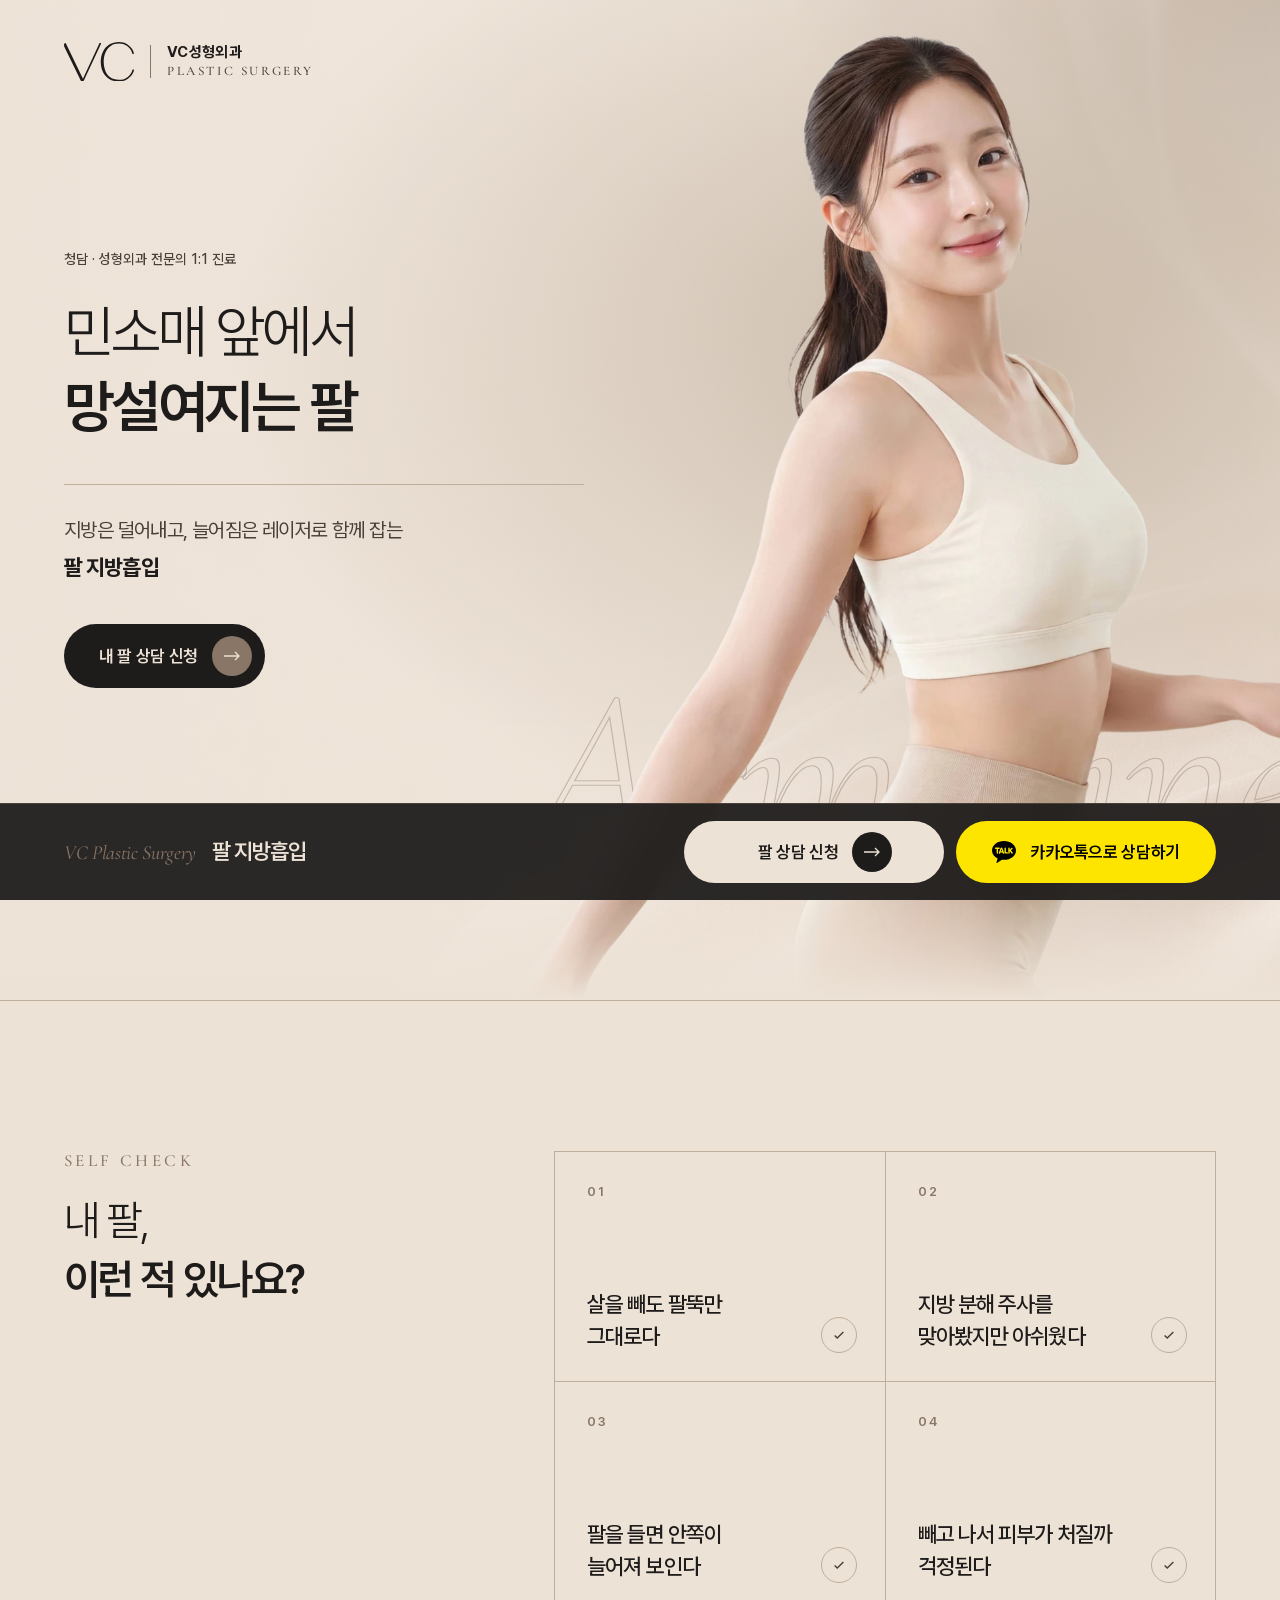
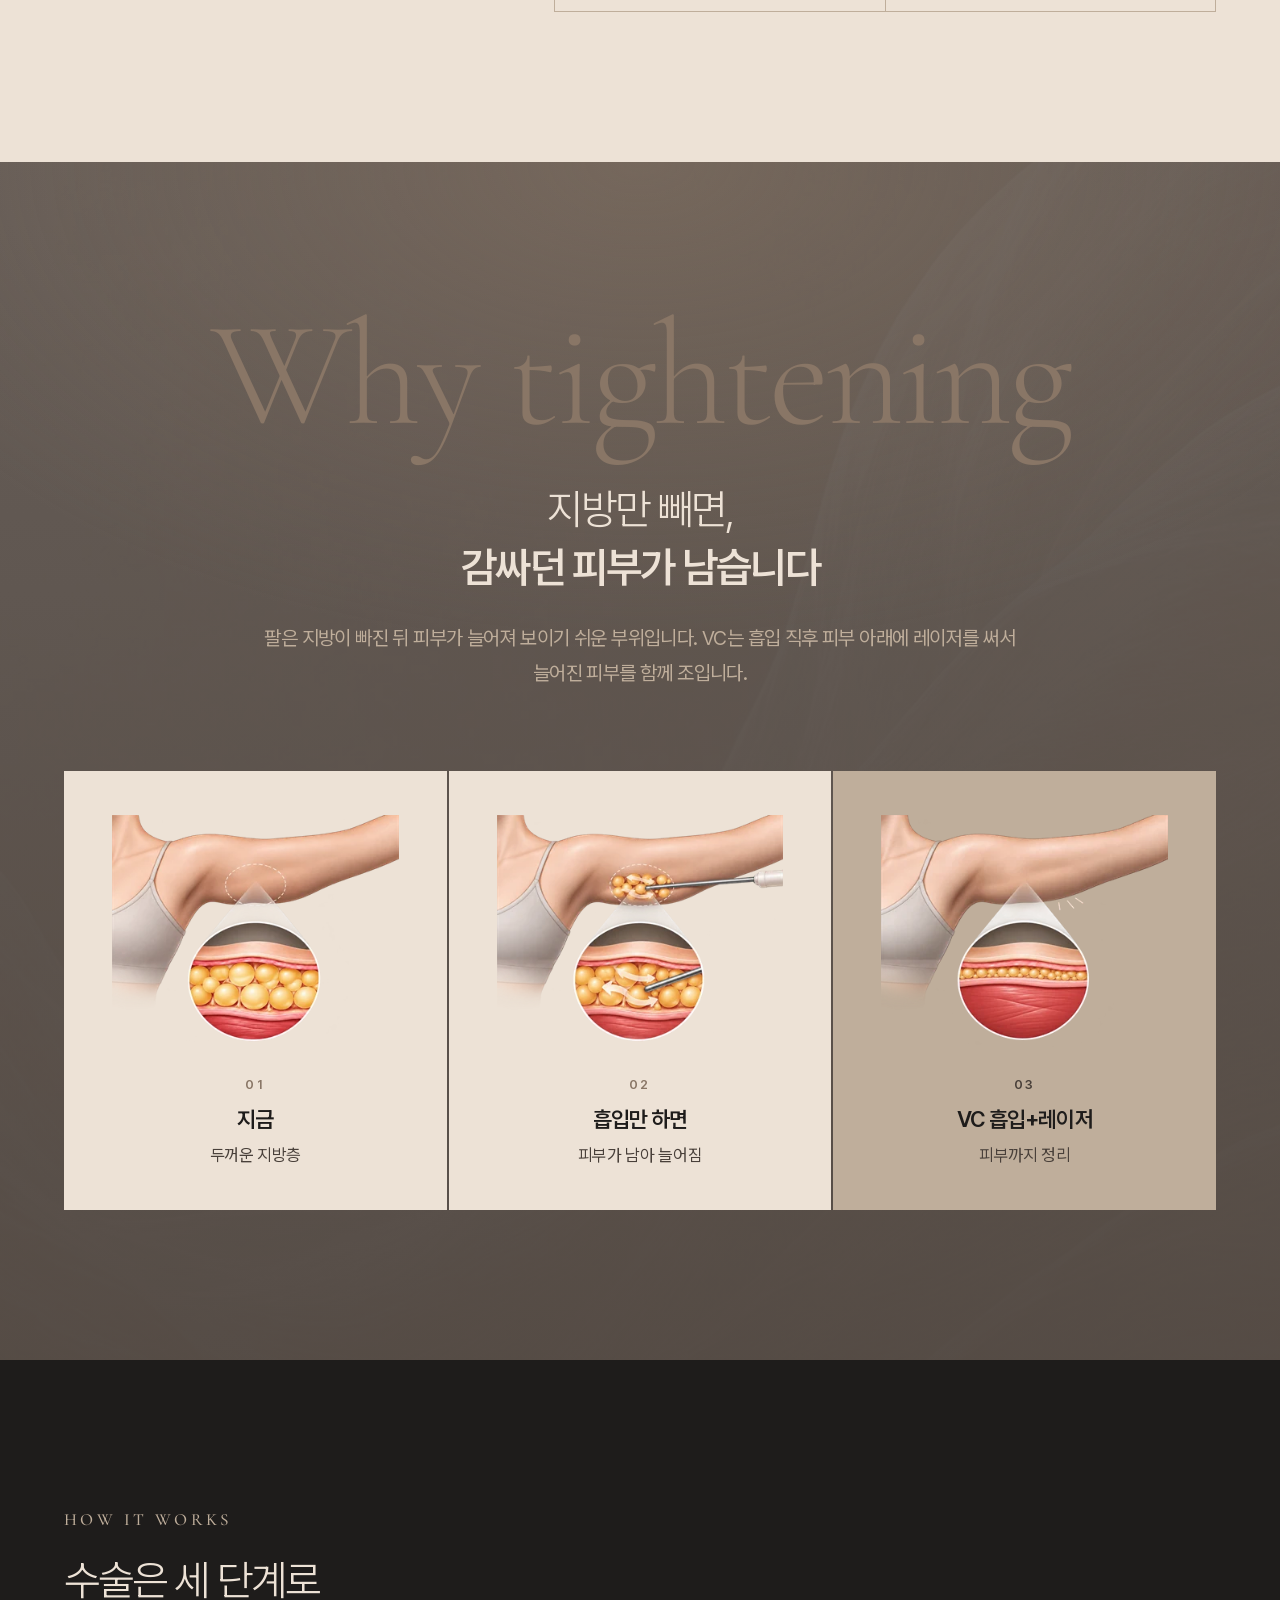
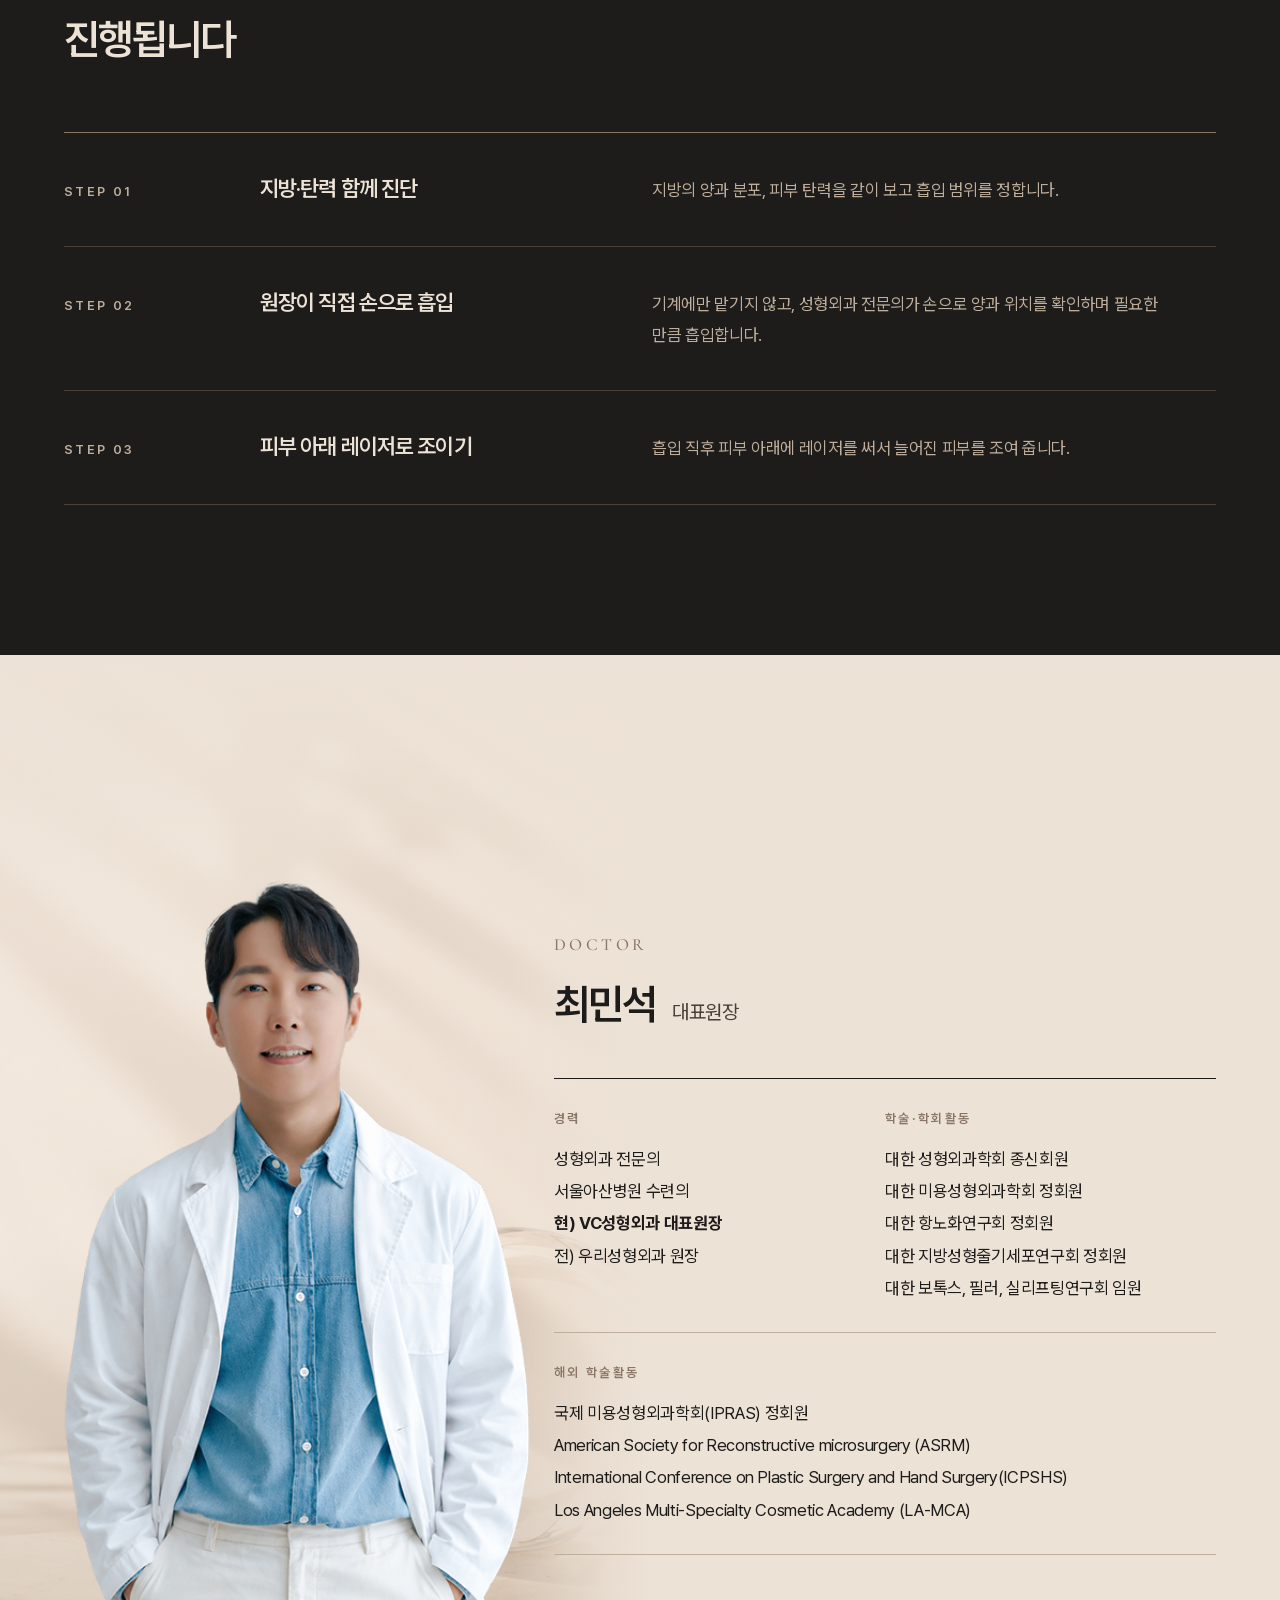
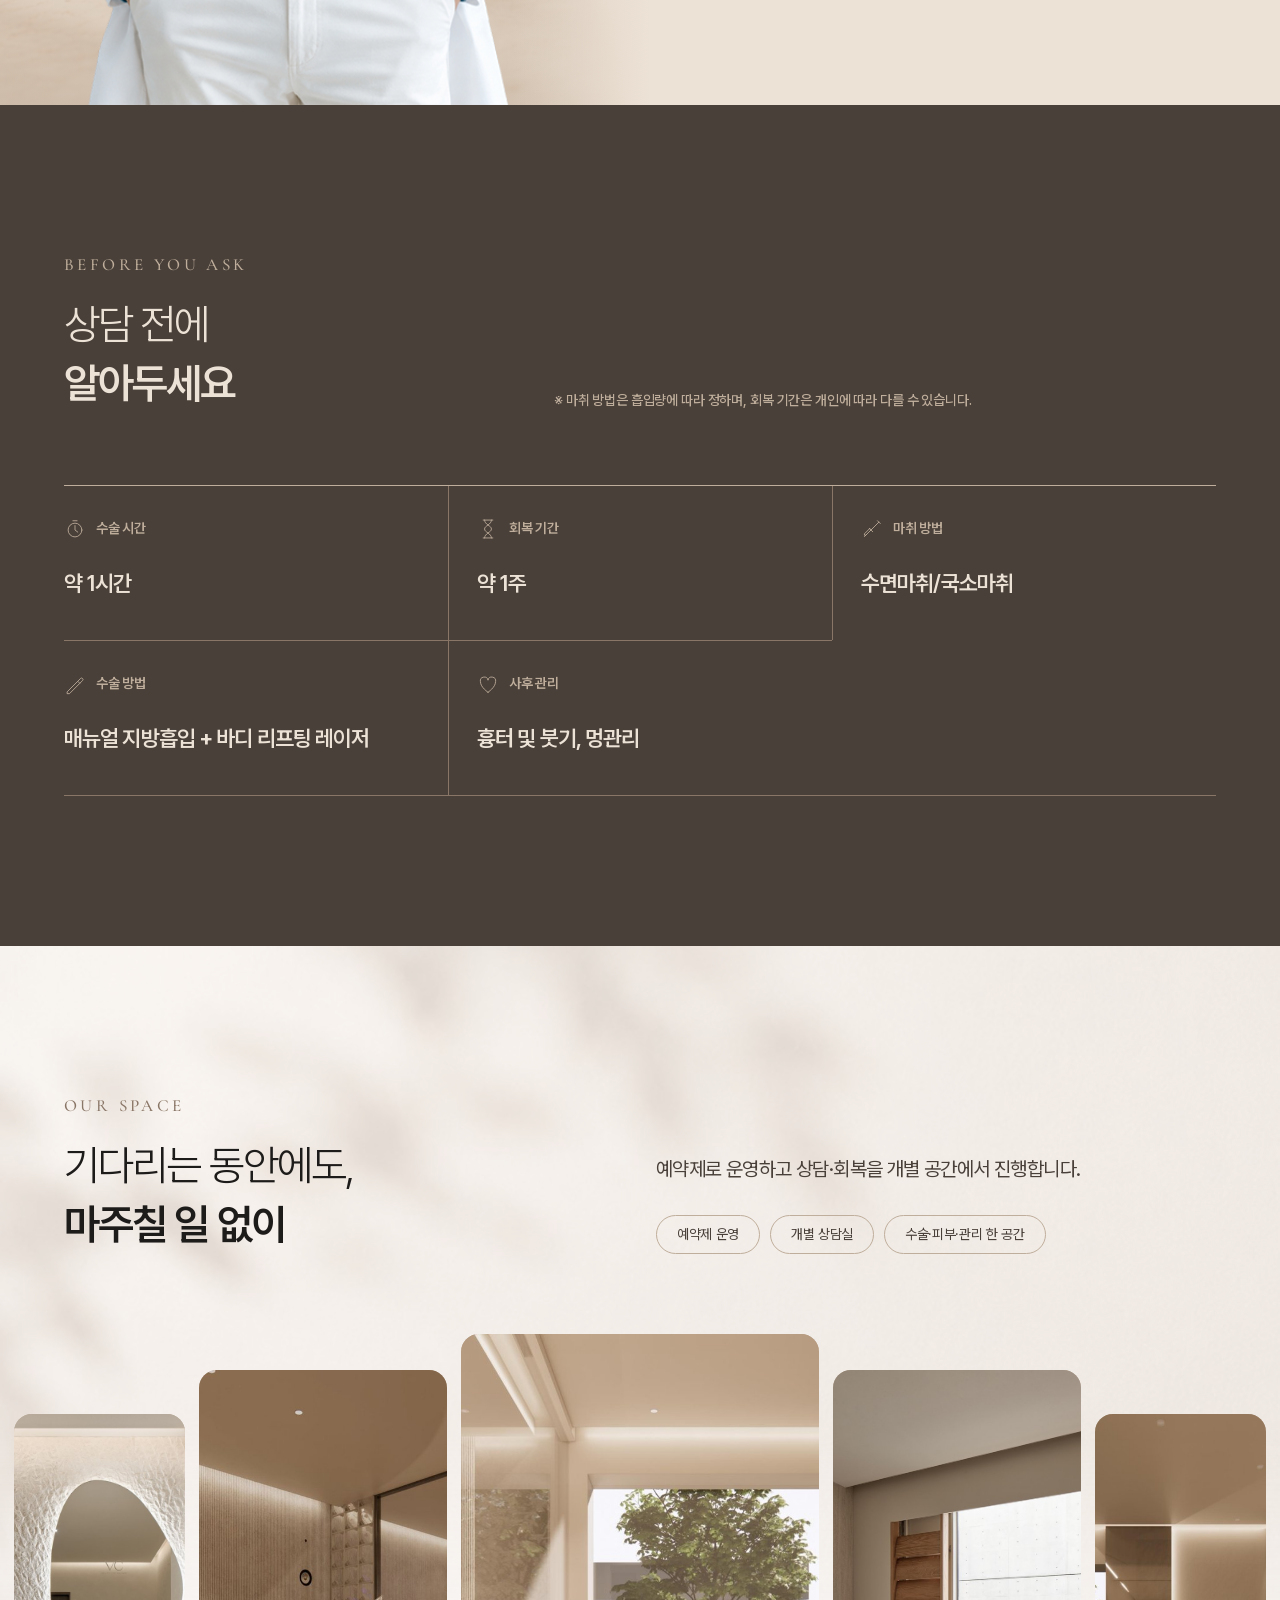
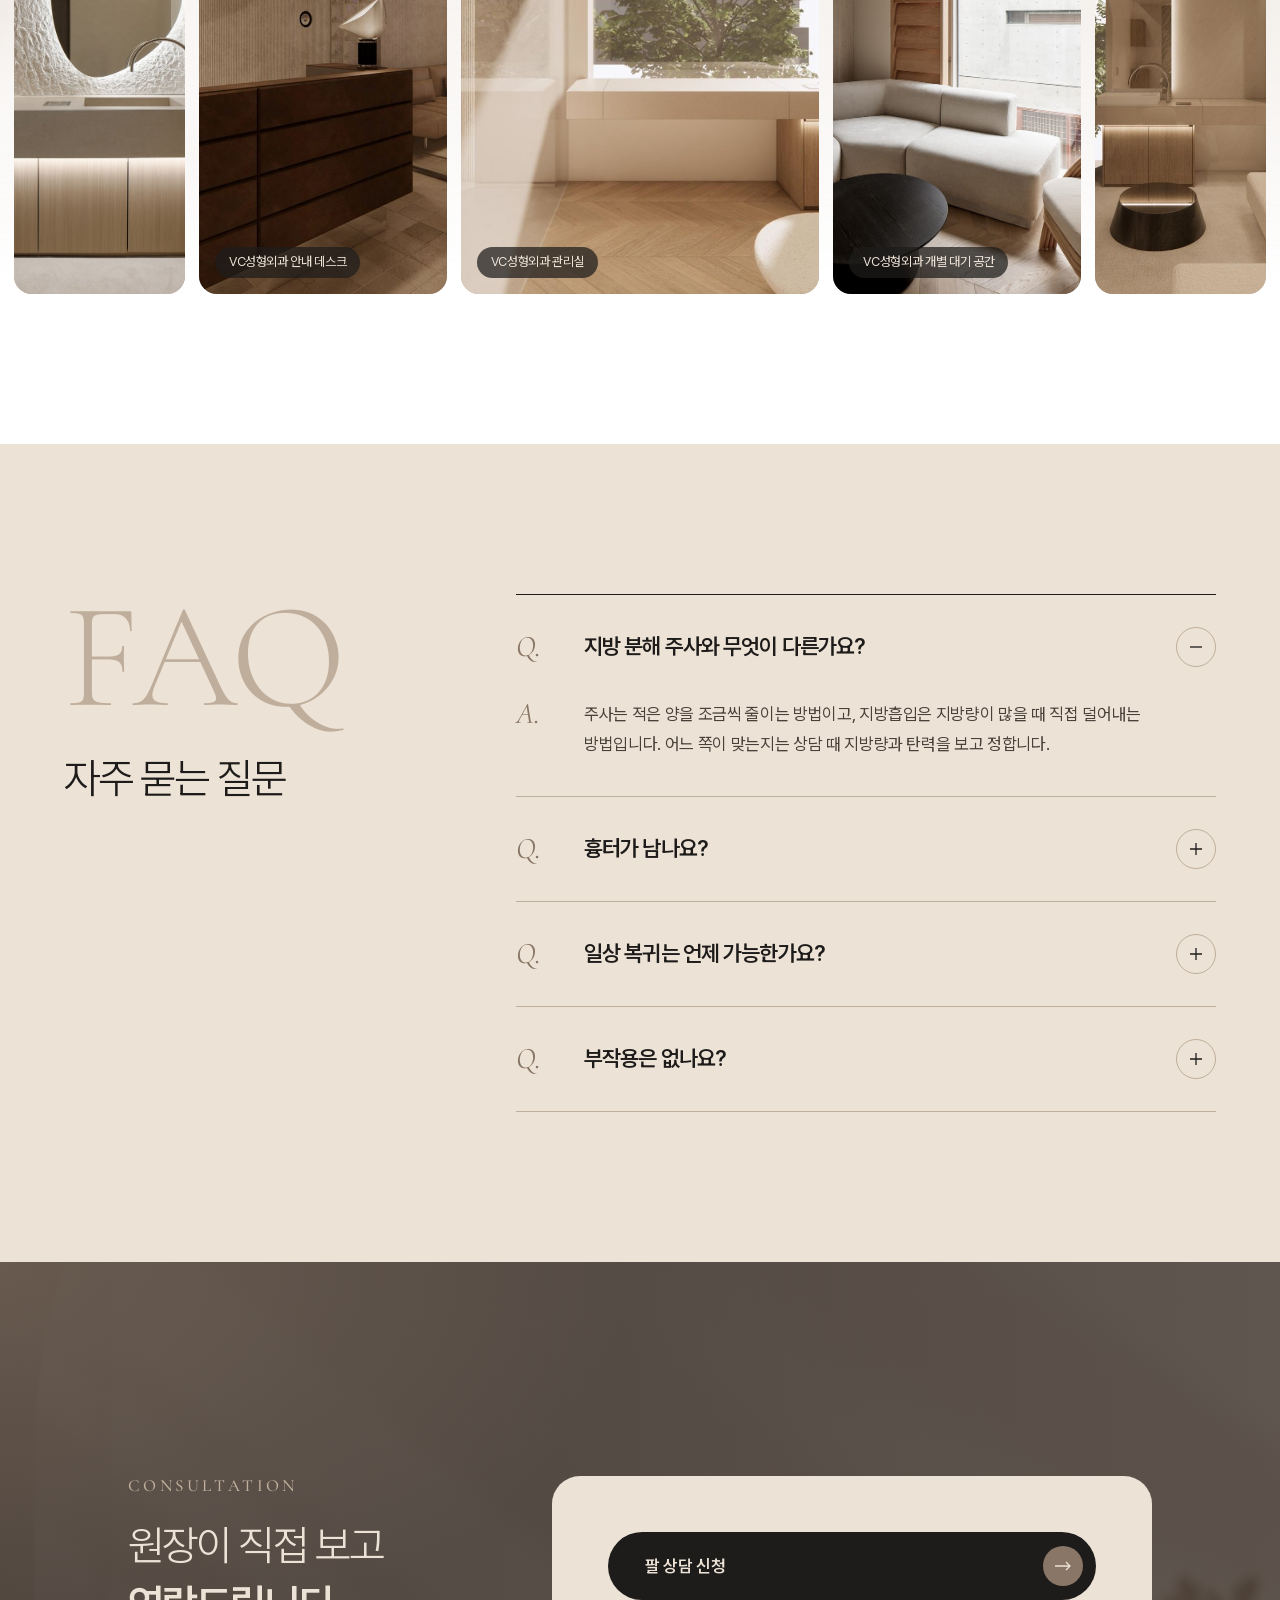
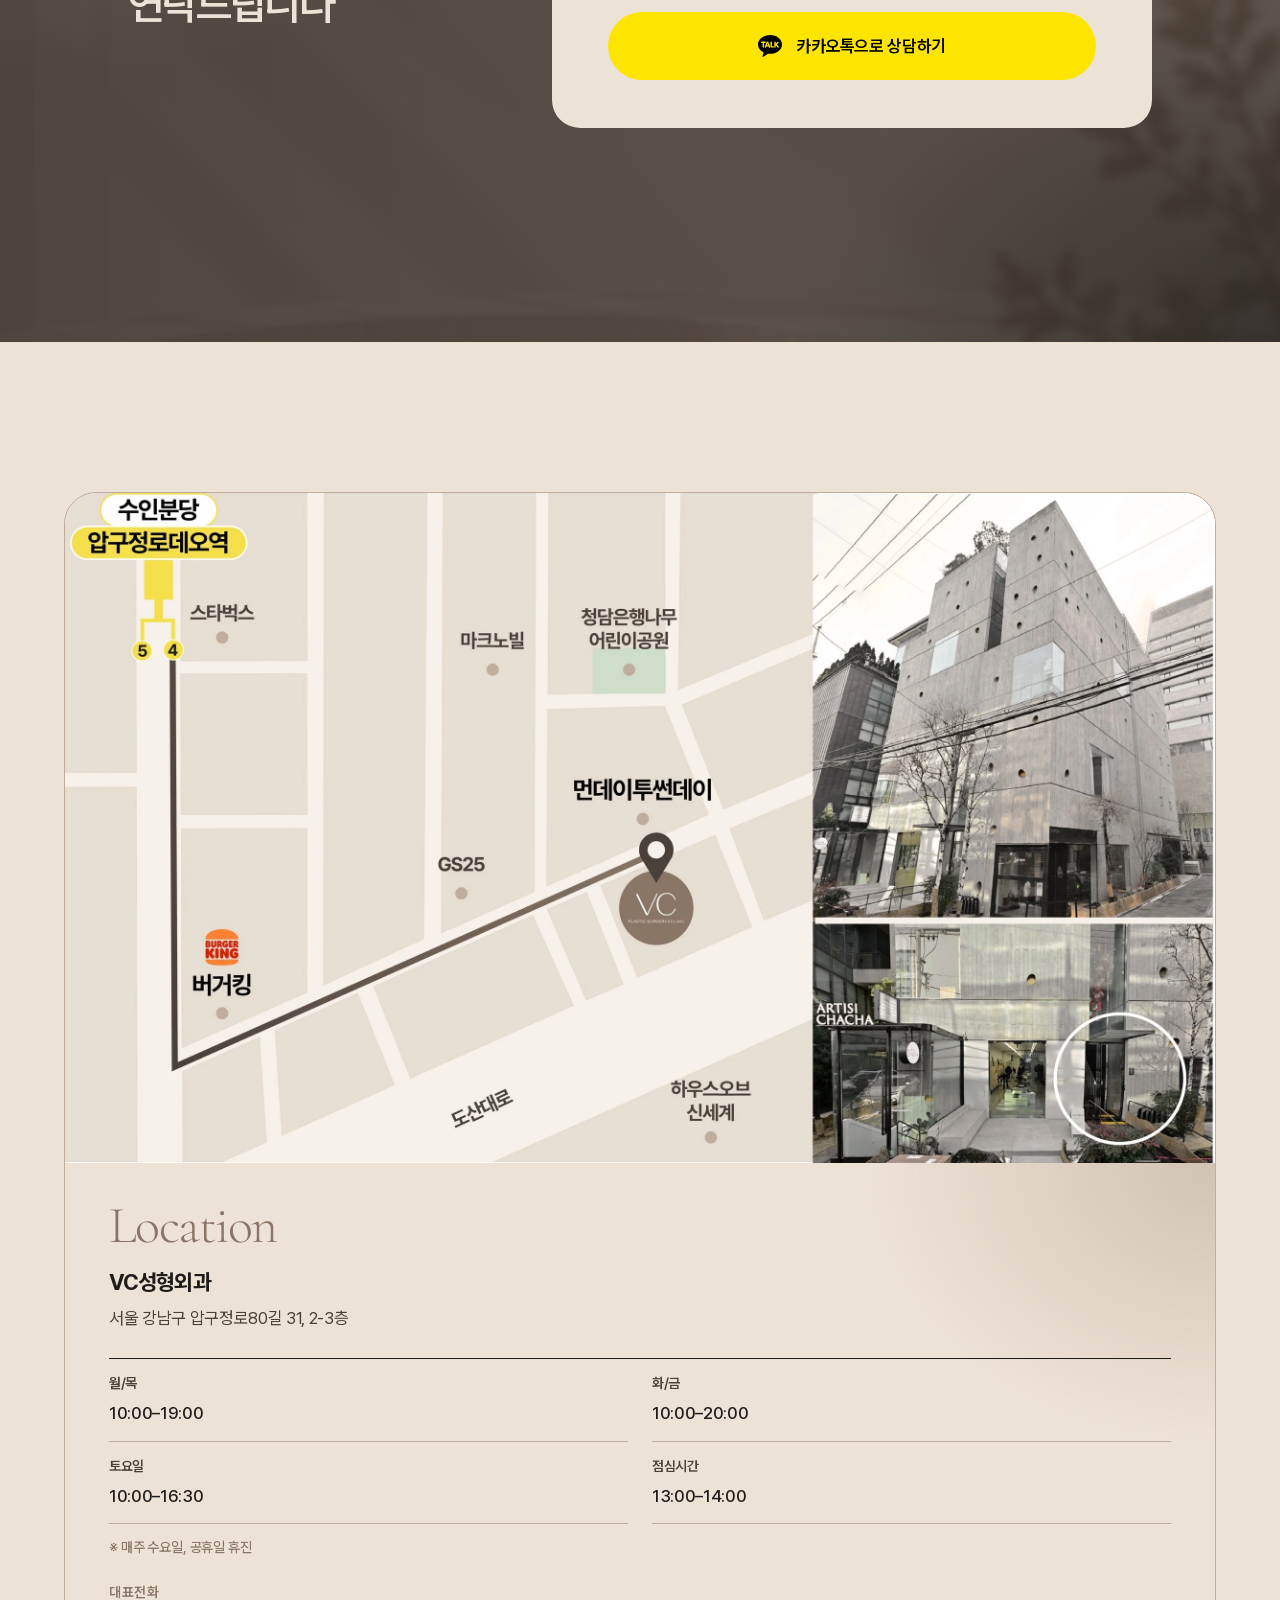
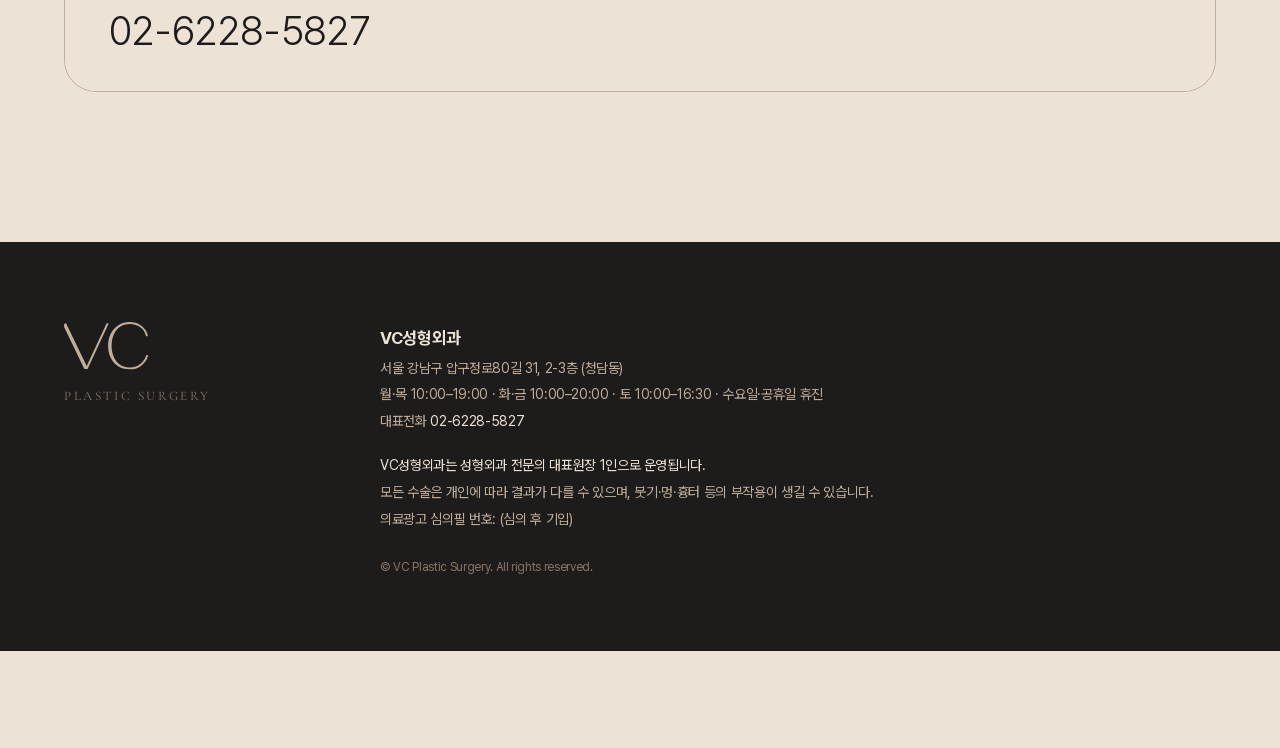
==== arm/index.html @ 8ec16e5f "Add files via upload" ====
<!doctype html>
<html lang="ko">
<head>
<meta charset="utf-8">
<meta name="viewport" content="width=device-width,initial-scale=1,viewport-fit=cover">
<title>VC성형외과 팔 지방흡입</title>
<meta name="description" content="민소매 앞에서 망설여지는 팔. 지방은 덜어내고, 늘어짐은 레이저로 함께 잡는 팔 지방흡입 — 청담 · 성형외과 전문의 1:1 진료.">
<meta property="og:type" content="website">
<meta property="og:title" content="VC성형외과 팔 지방흡입">
<meta property="og:description" content="민소매 앞에서 망설여지는 팔. 지방은 덜어내고, 늘어짐은 레이저로 함께 잡는 팔 지방흡입 — 청담 · 성형외과 전문의 1:1 진료.">
<meta name="theme-color" content="#EDE2D6">
<link rel="icon" href="../assets/img/favicon.svg" type="image/svg+xml">
<link rel="preload" href="../assets/fonts/PretendardVariable-subset.woff2" as="font" type="font/woff2" crossorigin>
<link rel="stylesheet" href="../assets/css/landing.css">
</head>
<body>
<div class="lf" data-proc="arm">

<section class="hero h-arm" id="arm-top" data-anchor="top">
<img decoding="async" class="bgi" src="../assets/img/bg-hero-veil.jpg" alt="" aria-hidden="true">
<div class="hero-glow" aria-hidden="true"></div>
<p class="hero-wm deco" aria-hidden="true">Arm Line</p>
<div class="hero-media">
<img decoding="async" class="hero-img" src="../assets/img/hero-arm.webp" alt="민소매 차림 여성 모델 사진">
<div class="hero-fade" aria-hidden="true"></div>
</div>
<div class="in">
<div class="top"><a class="logo" href="#arm-top"><svg class="vcm" viewBox="0 0 246.95 139.24" role="img" aria-label="VC"><g fill="currentColor"><path d="M130.55,4.26c-.35-.54-.94-.87-1.59-.87h-2.28c-.73,0-1.4.43-1.71,1.09l-58.13,125.22L6.28,4.45c-.31-.65-.98-1.06-1.7-1.06-.93,0-2.64.37-3.7,2.82-.58,1.35-.88,2.99-.88,4.87,0,2.01.34,3.79,1.02,5.31l58.35,120.77c.31.65.98,1.06,1.7,1.06h6.85c.73,0,1.4-.43,1.71-1.09L130.67,6.06c.27-.59.23-1.26-.12-1.81Z"></path><path d="M245.06,96.93h-1.97c-.89,0-1.67.64-1.85,1.52-.45,2.28-.88,4.44-4.3,10.61-3.34,6.02-8.69,11.69-15.93,16.87-7.14,5.11-16.33,7.7-27.32,7.7-13.17,0-23.85-3.31-31.76-9.84-7.98-6.59-13.69-14.81-16.98-24.42-3.34-9.74-5.03-19.75-5.03-29.74,0-12.15,2.17-23.19,6.45-32.83,4.24-9.57,10.46-17.24,18.49-22.82,7.99-5.55,17.69-8.36,28.82-8.36s19.1,2.39,27.39,7.75c7.05,4.55,12.52,10.35,15.83,16.77,1.74,3.38,3.26,7.9,3.86,10.6.19.86.96,1.48,1.84,1.48h1.97c1.04,0,1.88-.84,1.88-1.88,0-3.11-2.78-9.54-4.53-12.86-3.92-7.42-10.08-13.94-17.83-18.85-9.41-5.96-18.79-8.62-30.41-8.62-12.93,0-24.36,3.09-33.96,9.18-9.6,6.08-17.1,14.53-22.29,25.1-5.17,10.51-7.79,22.41-7.79,35.35,0,12.18,2.34,23.68,6.97,34.17,4.66,10.59,11.89,19.23,21.49,25.7,9.61,6.48,21.58,9.76,35.58,9.76,12.19,0,22.45-2.92,30.5-8.68,7.95-5.69,13.91-12,17.71-18.74,3.72-6.6,5.04-10.01,5.04-13.01,0-1.04-.84-1.88-1.88-1.88Z"></path></g></svg><span class="logo-t"><span class="logo-k">VC성형외과</span><span class="logo-e">PLASTIC SURGERY</span></span></a></div>
<div class="hero-tx">
<p class="hero-pre">청담 · 성형외과 전문의 1:1 진료</p>
<h1 class="h1">민소매 앞에서 <span class="t2">망설여지는 팔</span></h1>
<p class="hero-sub"><span class="r-sub">지방은 덜어내고, 늘어짐은 레이저로 함께 잡는</span><b class="hs-n">팔 지방흡입</b></p>
<div class="cta"><a class="btn b-ink" href="https://vcps.kr/contact">내 팔 상담 신청<span class="arw" aria-hidden="true"><svg viewBox="0 0 16 10" fill="none" stroke="currentColor" stroke-width="1.3"><path d="M0 5h15M11 1l4 4-4 4"></path></svg></span></a></div>
</div>
</div>
</section>



<section class="sec rule" id="arm-check" data-anchor="check">
<div class="in g12">
<div class="c-l"><p class="r-label">Self check</p><h2 class="r-h2">내 팔, <span class="t2">이런 적 있나요?</span></h2></div>
<div class="c-r">
<div class="chks" role="group" aria-label="자가 체크">

<button type="button" class="chk" aria-pressed="false">
<span class="r-num">01</span>
<span class="chk-t r-card">살을 빼도 팔뚝만 그대로다</span>
<span class="chk-i" aria-hidden="true"><svg viewBox="0 0 16 16" fill="none" stroke="#49403A" stroke-width="1.6"><path d="M3 8.5l3 3 7-7"></path></svg></span>
</button>

<button type="button" class="chk" aria-pressed="false">
<span class="r-num">02</span>
<span class="chk-t r-card">지방 분해 주사를 맞아봤지만 아쉬웠다</span>
<span class="chk-i" aria-hidden="true"><svg viewBox="0 0 16 16" fill="none" stroke="#49403A" stroke-width="1.6"><path d="M3 8.5l3 3 7-7"></path></svg></span>
</button>

<button type="button" class="chk" aria-pressed="false">
<span class="r-num">03</span>
<span class="chk-t r-card">팔을 들면 안쪽이 늘어져 보인다</span>
<span class="chk-i" aria-hidden="true"><svg viewBox="0 0 16 16" fill="none" stroke="#49403A" stroke-width="1.6"><path d="M3 8.5l3 3 7-7"></path></svg></span>
</button>

<button type="button" class="chk" aria-pressed="false">
<span class="r-num">04</span>
<span class="chk-t r-card">빼고 나서 피부가 처질까 걱정된다</span>
<span class="chk-i" aria-hidden="true"><svg viewBox="0 0 16 16" fill="none" stroke="#49403A" stroke-width="1.6"><path d="M3 8.5l3 3 7-7"></path></svg></span>
</button>

</div>
<div data-if="checkCta" hidden class="chk-cta"><a class="btn b-ink" href="https://vcps.kr/contact">내 팔 상담 신청<span class="arw" aria-hidden="true"><svg viewBox="0 0 16 10" fill="none" stroke="currentColor" stroke-width="1.3"><path d="M0 5h15M11 1l4 4-4 4"></path></svg></span></a></div>
</div>
</div>
</section>

<section class="why-s on-dk ctr" id="arm-principle" data-anchor="principle">
<img loading="lazy" decoding="async" class="bgi" src="../assets/img/bg-why-silk.jpg" alt="" aria-hidden="true">
<div class="in">
<p class="giant deco">Why tightening</p>
<h2 class="r-h2">지방만 빼면, <span class="t2">감싸던 피부가 남습니다</span></h2>
<p class="r-sub">팔은 지방이 빠진 뒤 피부가 늘어져 보이기 쉬운 부위입니다. VC는 흡입 직후 피부 아래에 레이저를 써서 늘어진 피부를 함께 조입니다.</p>
<div class="why">
<div class="wy"><img loading="lazy" decoding="async" class="wy-img" src="../assets/img/arm-diagram-01.webp" alt="설명 그림 01 지금 — 팔 안쪽의 두꺼운 지방층" width="356" height="290"><div class="wy-tx"><span class="r-num">01</span><p class="r-card">지금</p><p class="r-body">두꺼운 지방층</p></div></div>
<div class="wy"><img loading="lazy" decoding="async" class="wy-img" src="../assets/img/arm-diagram-02.webp" alt="설명 그림 02 흡입만 하면 — 지방을 흡입하는 모습" width="356" height="290"><div class="wy-tx"><span class="r-num">02</span><p class="r-card">흡입만 하면</p><p class="r-body">피부가 남아 늘어짐</p></div></div>
<div class="wy on"><img loading="lazy" decoding="async" class="wy-img" src="../assets/img/arm-diagram-03.webp" alt="설명 그림 03 VC 흡입+레이저 — 지방이 줄고 피부까지 정리된 모습" width="356" height="290"><div class="wy-tx"><span class="r-num">03</span><p class="r-card">VC 흡입+레이저</p><p class="r-body">피부까지 정리</p></div></div>
</div>
</div>
</section>

<section class="sec bg-ink on-dk" id="arm-steps" data-anchor="steps">
<div class="in g12">
<div class="c-l"><p class="r-label">How it works</p><h2 class="r-h2">수술은 세 단계로 <span class="t2">진행됩니다</span></h2></div>
</div>
<div class="in">
<ol class="steps">

<li class="stp"><p class="stp-no r-num">STEP 01</p><h3 class="stp-t r-card">지방·탄력 함께 진단</h3><p class="stp-d r-body">지방의 양과 분포, 피부 탄력을 같이 보고 흡입 범위를 정합니다.</p></li>

<li class="stp"><p class="stp-no r-num">STEP 02</p><h3 class="stp-t r-card">원장이 직접 손으로 흡입</h3><p class="stp-d r-body">기계에만 맡기지 않고, 성형외과 전문의가 손으로 양과 위치를 확인하며 필요한 만큼 흡입합니다.</p></li>

<li class="stp"><p class="stp-no r-num">STEP 03</p><h3 class="stp-t r-card">피부 아래 레이저로 조이기</h3><p class="stp-d r-body">흡입 직후 피부 아래에 레이저를 써서 늘어진 피부를 조여 줍니다.</p></li>

</ol>
</div>
</section>

<section class="doc" id="arm-doctor" data-anchor="doctor">
<img loading="lazy" decoding="async" class="bgi" src="../assets/img/bg-doctor-wall.jpg" alt="" aria-hidden="true">
<div class="in g12">
<div class="doc-ph"><img loading="lazy" decoding="async" src="../assets/img/doctor.png" alt="최민석 대표원장"></div>
<div class="doc-tx">
<p class="r-label">Doctor</p>
<h2 class="doc-name"><span class="doc-nm">최민석</span><span class="r-sub">대표원장</span></h2>
<div class="cvg">

<div class="cvb">
<h3 class="cv-h r-num">경력</h3>
<ul class="cv">
<li><span class="">성형외과 전문의</span></li><li><span class="">서울아산병원 수련의</span></li><li><span class="cv-b">현) VC성형외과 대표원장</span></li><li><span class="">전) 우리성형외과 원장</span></li>
</ul>
</div>

<div class="cvb">
<h3 class="cv-h r-num">학술·학회활동</h3>
<ul class="cv">
<li><span class="">대한 성형외과학회 종신회원</span></li><li><span class="">대한 미용성형외과학회 정회원</span></li><li><span class="">대한 항노화연구회 정회원</span></li><li><span class="">대한 지방성형줄기세포연구회 정회원</span></li><li><span class="">대한 보톡스, 필러, 실리프팅연구회 임원</span></li>
</ul>
</div>

<div class="cvb cvb-w">
<h3 class="cv-h r-num">해외 학술활동</h3>
<ul class="cv">
<li><span class="">국제 미용성형외과학회(IPRAS) 정회원</span></li><li><span class="">American Society for Reconstructive microsurgery (ASRM)</span></li><li><span class="">International Conference on Plastic Surgery and Hand Surgery(ICPSHS)</span></li><li><span class="">Los Angeles Multi-Specialty Cosmetic Academy (LA-MCA)</span></li>
</ul>
</div>

</div>
</div>
</div>
</section>

<section class="sec info-s on-dk" id="arm-info" data-anchor="info">
<div class="in g12">
<div class="c-l"><p class="r-label">Before you ask</p><h2 class="r-h2">상담 전에 <span class="t2">알아두세요</span></h2></div>
<div class="c-r" style="align-self: end"><p class="r-cau">※ 마취 방법은 흡입량에 따라 정하며, 회복 기간은 개인에 따라 다를 수 있습니다.</p></div>
</div>
<div class="in">
<div class="spec">
<div class="sp-c"><p class="sp-k"><svg viewBox="0 0 64 64" fill="none" stroke="#BFAE9B" stroke-width="2.5" stroke-linecap="round" aria-hidden="true"><circle cx="32" cy="35" r="20"></circle><path d="M32 22v13l8 6M26 8h12"></path></svg>수술 시간</p><p class="sp-v">약 1시간</p></div>
<div class="sp-c"><p class="sp-k"><svg viewBox="0 0 64 64" fill="none" stroke="#BFAE9B" stroke-width="2.5" stroke-linecap="round" aria-hidden="true"><path d="M18 6h28M18 58h28M22 6c0 14 20 16 20 26S22 44 22 58M42 6c0 14-20 16-20 26s20 12 20 26"></path></svg>회복 기간</p><p class="sp-v">약 1주</p></div>
<div class="sp-c"><p class="sp-k"><svg viewBox="0 0 64 64" fill="none" stroke="#BFAE9B" stroke-width="2.5" stroke-linecap="round" aria-hidden="true"><path d="M48 8l8 8M52 12L28 36M24 30l10 10M30 34L14 50l-4 0 0-4 16-16M10 54l6-6"></path></svg>마취 방법</p><p class="sp-v">수면마취/국소마취</p></div>
<div class="sp-c"><p class="sp-k"><svg viewBox="0 0 64 64" fill="none" stroke="#BFAE9B" stroke-width="2.5" stroke-linecap="round" aria-hidden="true"><path d="M10 54L40 24l6 6-30 30H10z"></path><path d="M40 24l8-8a4 4 0 0 1 6 6l-8 8"></path></svg>수술 방법</p><p class="sp-v">매뉴얼 지방흡입 + 바디 리프팅 레이저</p></div>
<div class="sp-c"><p class="sp-k"><svg viewBox="0 0 64 64" fill="none" stroke="#BFAE9B" stroke-width="2.5" stroke-linecap="round" aria-hidden="true"><path d="M32 56S10 42 10 25a11 11 0 0 1 22-4 11 11 0 0 1 22 4c0 17-22 31-22 31z"></path></svg>사후 관리</p><p class="sp-v">흉터 및 붓기, 멍관리</p></div>
</div>
</div>
</section>

<section class="sp-s" id="arm-space" data-anchor="space">
<img loading="lazy" decoding="async" class="bgi sp-bg" src="../assets/img/bg-space-leaf.jpg" alt="" aria-hidden="true">
<div class="in hrow">
<div><p class="r-label">Our space</p><h2 class="r-h2">기다리는 동안에도, <span class="t2">마주칠 일 없이</span></h2></div>
<div>
<p class="r-sub">예약제로 운영하고 상담·회복을 개별 공간에서 진행합니다.</p>
<ul class="sp-list"><li>예약제 운영</li><li>개별 상담실</li><li>수술·피부·관리 한 공간</li></ul>
</div>
</div>
<div class="strip">
<figure><img loading="lazy" decoding="async" src="../assets/img/space-interior-1.jpg" alt="VC성형외과 내부 공간"></figure>
<figure><img loading="lazy" decoding="async" src="../assets/img/space-desk.jpg" alt="VC성형외과 안내 데스크"><figcaption>VC성형외과 안내 데스크</figcaption></figure>
<figure><img loading="lazy" decoding="async" src="../assets/img/space-care-room.jpg" alt="VC성형외과 관리실"><figcaption>VC성형외과 관리실</figcaption></figure>
<figure><img loading="lazy" decoding="async" src="../assets/img/space-waiting.jpg" alt="VC성형외과 개별 대기 공간"><figcaption>VC성형외과 개별 대기 공간</figcaption></figure>
<figure><img loading="lazy" decoding="async" src="../assets/img/space-interior-2.jpg" alt="VC성형외과 내부 공간"></figure>
</div>
</section>



<section class="sec" id="arm-faq" data-anchor="faq">
<div class="in faq-g">
<div><p class="faq-d deco" aria-hidden="true">FAQ</p><h2 class="r-h2">자주 묻는 질문</h2></div>
<div class="faqs">

<div class="fqi">
<h3 style="margin: 0; font-size: inherit"><button type="button" class="fq" aria-expanded="true" aria-controls="arm-faq-0"><span class="qa" aria-hidden="true">Q.</span><span class="r-card">지방 분해 주사와 무엇이 다른가요?</span><span class="pm" aria-hidden="true">
<svg data-if="f.open:0" viewBox="0 0 16 16" fill="none" stroke="#1E1C1B" stroke-width="1.3"><path d="M2 8h12"></path></svg>
<svg data-if="f.closed:0" hidden viewBox="0 0 16 16" fill="none" stroke="#1E1C1B" stroke-width="1.3"><path d="M2 8h12M8 2v12"></path></svg>
</span></button></h3>
<div data-if="f.open:0" class="fa" id="arm-faq-0"><span class="qa" aria-hidden="true">A.</span><p class="r-body">주사는 적은 양을 조금씩 줄이는 방법이고, 지방흡입은 지방량이 많을 때 직접 덜어내는 방법입니다. 어느 쪽이 맞는지는 상담 때 지방량과 탄력을 보고 정합니다.</p></div>
</div>

<div class="fqi">
<h3 style="margin: 0; font-size: inherit"><button type="button" class="fq" aria-expanded="false" aria-controls="arm-faq-1"><span class="qa" aria-hidden="true">Q.</span><span class="r-card">흉터가 남나요?</span><span class="pm" aria-hidden="true">
<svg data-if="f.open:1" hidden viewBox="0 0 16 16" fill="none" stroke="#1E1C1B" stroke-width="1.3"><path d="M2 8h12"></path></svg>
<svg data-if="f.closed:1" viewBox="0 0 16 16" fill="none" stroke="#1E1C1B" stroke-width="1.3"><path d="M2 8h12M8 2v12"></path></svg>
</span></button></h3>
<div data-if="f.open:1" hidden class="fa" id="arm-faq-1"><span class="qa" aria-hidden="true">A.</span><p class="r-body">흡입을 위한 작은 절개 부위가 있습니다. 위치와 관리 방법은 상담 때 직접 안내드립니다.</p></div>
</div>

<div class="fqi">
<h3 style="margin: 0; font-size: inherit"><button type="button" class="fq" aria-expanded="false" aria-controls="arm-faq-2"><span class="qa" aria-hidden="true">Q.</span><span class="r-card">일상 복귀는 언제 가능한가요?</span><span class="pm" aria-hidden="true">
<svg data-if="f.open:2" hidden viewBox="0 0 16 16" fill="none" stroke="#1E1C1B" stroke-width="1.3"><path d="M2 8h12"></path></svg>
<svg data-if="f.closed:2" viewBox="0 0 16 16" fill="none" stroke="#1E1C1B" stroke-width="1.3"><path d="M2 8h12M8 2v12"></path></svg>
</span></button></h3>
<div data-if="f.open:2" hidden class="fa" id="arm-faq-2"><span class="qa" aria-hidden="true">A.</span><p class="r-body">회복 기간은 보통 1주 안팎이며 개인에 따라 다릅니다. 수술 후 압박밴드를 착용합니다.</p></div>
</div>

<div class="fqi">
<h3 style="margin: 0; font-size: inherit"><button type="button" class="fq" aria-expanded="false" aria-controls="arm-faq-3"><span class="qa" aria-hidden="true">Q.</span><span class="r-card">부작용은 없나요?</span><span class="pm" aria-hidden="true">
<svg data-if="f.open:3" hidden viewBox="0 0 16 16" fill="none" stroke="#1E1C1B" stroke-width="1.3"><path d="M2 8h12"></path></svg>
<svg data-if="f.closed:3" viewBox="0 0 16 16" fill="none" stroke="#1E1C1B" stroke-width="1.3"><path d="M2 8h12M8 2v12"></path></svg>
</span></button></h3>
<div data-if="f.open:3" hidden class="fa" id="arm-faq-3"><span class="qa" aria-hidden="true">A.</span><p class="r-body">붓기·멍이 생길 수 있고, 드물게 표면이 고르지 않아 보이는 등의 증상이 나타날 수 있습니다. 상담 때 원장이 직접 자세히 안내드립니다.</p></div>
</div>

</div>
</div>
</section>

<section class="form-s" id="arm-consult" data-anchor="consult">
<img loading="lazy" decoding="async" class="bgi" src="../assets/img/bg-consult-arch.jpg" alt="" aria-hidden="true">
<div class="in">
<div class="fcard on-dk">
<div class="fcard-g">
<div>
<p class="r-label">Consultation</p>
<h2 class="r-h2">원장이 직접 보고 <span class="t2">연락드립니다</span></h2>
</div>
<div class="fpanel">
<div class="form form-links">
<a class="btn b-ink submit" href="https://vcps.kr/contact">팔 상담 신청<span class="arw" aria-hidden="true"><svg viewBox="0 0 16 10" fill="none" stroke="currentColor" stroke-width="1.3"><path d="M0 5h15M11 1l4 4-4 4"></path></svg></span></a>
<a class="btn b-kakao f-kakao" href="https://pf.kakao.com/_YVGfX" target="_blank" rel="noopener noreferrer"><svg class="kk" viewBox="0 0 208 191.94" aria-hidden="true"><g fill="#000000"><polygon points="76.01 89.49 87.99 89.49 87.99 89.49 82 72.47 76.01 89.49"></polygon><path d="M104,0C46.56,0,0,36.71,0,82c0,29.28,19.47,55,48.75,69.48-1.59,5.49-10.24,35.34-10.58,37.69,0,0-.21,1.76.93,2.43a3.14,3.14,0,0,0,2.48.15c3.28-.46,38-24.81,44-29A131.56,131.56,0,0,0,104,164c57.44,0,104-36.71,104-82S161.44,0,104,0ZM52.53,69.27c-.13,11.6.1,23.8-.09,35.22-.06,3.65-2.16,4.74-5,5.78a1.88,1.88,0,0,1-1,.07c-3.25-.64-5.84-1.8-5.92-5.84-.23-11.41.07-23.63-.09-35.23-2.75-.11-6.67.11-9.22,0-3.54-.23-6-2.48-5.85-5.83s1.94-5.76,5.91-5.82c9.38-.14,21-.14,30.38,0,4,.06,5.78,2.48,5.9,5.82s-2.3,5.6-5.83,5.83C59.2,69.38,55.29,69.16,52.53,69.27Zm50.4,40.45a9.24,9.24,0,0,1-3.82.83c-2.5,0-4.41-1-5-2.65l-3-7.78H72.85l-3,7.78c-.58,1.63-2.49,2.65-5,2.65a9.16,9.16,0,0,1-3.81-.83c-1.66-.76-3.25-2.86-1.43-8.52L74,63.42a9,9,0,0,1,8-5.92,9.07,9.07,0,0,1,8,5.93l14.34,37.76C106.17,106.86,104.58,109,102.93,109.72Zm30.32,0H114a5.64,5.64,0,0,1-5.75-5.5V63.5a6.13,6.13,0,0,1,12.25,0V98.75h12.75a5.51,5.51,0,1,1,0,11Zm47-4.52A6,6,0,0,1,169.49,108L155.42,89.37l-2.08,2.08v13.09a6,6,0,0,1-12,0v-41a6,6,0,0,1,12,0V76.4l16.74-16.74a4.64,4.64,0,0,1,3.33-1.34,6.08,6.08,0,0,1,5.9,5.58A4.7,4.7,0,0,1,178,67.55L164.3,81.22l14.77,19.57A6,6,0,0,1,180.22,105.23Z"></path></g></svg>카카오톡으로 상담하기</a>
</div>
</div>
</div>
</div>
</div>
</section>

<section class="loc-s" id="arm-location" data-anchor="location">
<div class="in">
<div class="loc-g">
<div class="map"><img loading="lazy" decoding="async" src="../assets/img/map.webp" alt="VC성형외과 위치 지도 — 압구정로데오역 4번 출구에서 도보, 서울 강남구 압구정로80길 31"></div>
<div class="loc-tx">
<p class="loc-d deco" aria-hidden="true">Location</p>
<h2 class="loc-nm">VC성형외과</h2>
<p class="addr r-body">서울 강남구 압구정로80길 31, 2-3층</p>
<dl class="hrs">
<div class="hr"><dt class="hr-l">월/목</dt><dd>10:00–19:00</dd></div>
<div class="hr"><dt class="hr-l">화/금</dt><dd>10:00–20:00</dd></div>
<div class="hr"><dt class="hr-l">토요일</dt><dd>10:00–16:30</dd></div>
<div class="hr"><dt class="hr-l">점심시간</dt><dd>13:00–14:00</dd></div>
</dl>
<p class="closed r-cau">※ 매주 수요일, 공휴일 휴진</p>
<div class="telw"><p class="tel-l">대표전화</p><a class="tel" href="tel:02-6228-5827">02-6228-5827</a></div>
</div>
</div>
</div>
</section>

<footer class="foot">
<div class="in foot-g">
<div><svg class="vcm" viewBox="0 0 246.95 139.24" role="img" aria-label="VC"><g fill="currentColor"><path d="M130.55,4.26c-.35-.54-.94-.87-1.59-.87h-2.28c-.73,0-1.4.43-1.71,1.09l-58.13,125.22L6.28,4.45c-.31-.65-.98-1.06-1.7-1.06-.93,0-2.64.37-3.7,2.82-.58,1.35-.88,2.99-.88,4.87,0,2.01.34,3.79,1.02,5.31l58.35,120.77c.31.65.98,1.06,1.7,1.06h6.85c.73,0,1.4-.43,1.71-1.09L130.67,6.06c.27-.59.23-1.26-.12-1.81Z"></path><path d="M245.06,96.93h-1.97c-.89,0-1.67.64-1.85,1.52-.45,2.28-.88,4.44-4.3,10.61-3.34,6.02-8.69,11.69-15.93,16.87-7.14,5.11-16.33,7.7-27.32,7.7-13.17,0-23.85-3.31-31.76-9.84-7.98-6.59-13.69-14.81-16.98-24.42-3.34-9.74-5.03-19.75-5.03-29.74,0-12.15,2.17-23.19,6.45-32.83,4.24-9.57,10.46-17.24,18.49-22.82,7.99-5.55,17.69-8.36,28.82-8.36s19.1,2.39,27.39,7.75c7.05,4.55,12.52,10.35,15.83,16.77,1.74,3.38,3.26,7.9,3.86,10.6.19.86.96,1.48,1.84,1.48h1.97c1.04,0,1.88-.84,1.88-1.88,0-3.11-2.78-9.54-4.53-12.86-3.92-7.42-10.08-13.94-17.83-18.85-9.41-5.96-18.79-8.62-30.41-8.62-12.93,0-24.36,3.09-33.96,9.18-9.6,6.08-17.1,14.53-22.29,25.1-5.17,10.51-7.79,22.41-7.79,35.35,0,12.18,2.34,23.68,6.97,34.17,4.66,10.59,11.89,19.23,21.49,25.7,9.61,6.48,21.58,9.76,35.58,9.76,12.19,0,22.45-2.92,30.5-8.68,7.95-5.69,13.91-12,17.71-18.74,3.72-6.6,5.04-10.01,5.04-13.01,0-1.04-.84-1.88-1.88-1.88Z"></path></g></svg><p class="foot-e">PLASTIC SURGERY</p></div>
<div>
<p><b class="foot-nm">VC성형외과</b><br>서울 강남구 압구정로80길 31, 2-3층 (청담동)<br>월·목 10:00–19:00 · 화·금 10:00–20:00 · 토 10:00–16:30 · 수요일·공휴일 휴진<br>대표전화 <a href="tel:02-6228-5827">02-6228-5827</a></p>
<p style="margin-top: 18px"><span class="foot-one">VC성형외과는 성형외과 전문의 대표원장 1인으로 운영됩니다.</span><br>모든 수술은 개인에 따라 결과가 다를 수 있으며, 붓기·멍·흉터 등의 부작용이 생길 수 있습니다.<br>의료광고 심의필 번호: (심의 후 기입)</p>
<p class="copy">© VC Plastic Surgery. All rights reserved.</p>
</div>
</div>
</footer>

<div class="bar">
<div class="in bar-in">
<p class="bar-nm"><span class="bar-e">VC Plastic Surgery</span><span class="bar-k">팔 지방흡입</span></p>
<a class="btn b-cr" href="https://vcps.kr/contact">팔 상담 신청<span class="arw" aria-hidden="true"><svg viewBox="0 0 16 10" fill="none" stroke="currentColor" stroke-width="1.3"><path d="M0 5h15M11 1l4 4-4 4"></path></svg></span></a>
<a class="btn b-kakao" href="https://pf.kakao.com/_YVGfX" target="_blank" rel="noopener noreferrer"><svg class="kk" viewBox="0 0 208 191.94" aria-hidden="true"><g fill="#000000"><polygon points="76.01 89.49 87.99 89.49 87.99 89.49 82 72.47 76.01 89.49"></polygon><path d="M104,0C46.56,0,0,36.71,0,82c0,29.28,19.47,55,48.75,69.48-1.59,5.49-10.24,35.34-10.58,37.69,0,0-.21,1.76.93,2.43a3.14,3.14,0,0,0,2.48.15c3.28-.46,38-24.81,44-29A131.56,131.56,0,0,0,104,164c57.44,0,104-36.71,104-82S161.44,0,104,0ZM52.53,69.27c-.13,11.6.1,23.8-.09,35.22-.06,3.65-2.16,4.74-5,5.78a1.88,1.88,0,0,1-1,.07c-3.25-.64-5.84-1.8-5.92-5.84-.23-11.41.07-23.63-.09-35.23-2.75-.11-6.67.11-9.22,0-3.54-.23-6-2.48-5.85-5.83s1.94-5.76,5.91-5.82c9.38-.14,21-.14,30.38,0,4,.06,5.78,2.48,5.9,5.82s-2.3,5.6-5.83,5.83C59.2,69.38,55.29,69.16,52.53,69.27Zm50.4,40.45a9.24,9.24,0,0,1-3.82.83c-2.5,0-4.41-1-5-2.65l-3-7.78H72.85l-3,7.78c-.58,1.63-2.49,2.65-5,2.65a9.16,9.16,0,0,1-3.81-.83c-1.66-.76-3.25-2.86-1.43-8.52L74,63.42a9,9,0,0,1,8-5.92,9.07,9.07,0,0,1,8,5.93l14.34,37.76C106.17,106.86,104.58,109,102.93,109.72Zm30.32,0H114a5.64,5.64,0,0,1-5.75-5.5V63.5a6.13,6.13,0,0,1,12.25,0V98.75h12.75a5.51,5.51,0,1,1,0,11Zm47-4.52A6,6,0,0,1,169.49,108L155.42,89.37l-2.08,2.08v13.09a6,6,0,0,1-12,0v-41a6,6,0,0,1,12,0V76.4l16.74-16.74a4.64,4.64,0,0,1,3.33-1.34,6.08,6.08,0,0,1,5.9,5.58A4.7,4.7,0,0,1,178,67.55L164.3,81.22l14.77,19.57A6,6,0,0,1,180.22,105.23Z"></path></g></svg><span class="k-l">카카오톡으로 상담하기</span><span class="k-s">카카오톡 상담</span></a>
</div>
</div>

</div>
<script src="../assets/js/landing.js"></script>
</body>
</html>
---- assets/css/landing.css ----
/* VC성형외과 시술 랜딩 — 확정 시안(디자인 캔버스 LandingFinal)에서 생성. 색상: #1E1C1B #49403A #897666 #BFAE9B #EDE2D6 (+ 카카오 공식 #FEE500) */
@font-face{font-family:'Pretendard';font-weight:45 920;font-style:normal;font-display:swap;src:url(../fonts/PretendardVariable-subset.woff2) format('woff2-variations'),url(../fonts/PretendardVariable-subset.woff2) format('woff2')}
@font-face{font-family:'Cormorant Garamond';font-style:normal;font-weight:300;font-display:swap;src:url(../fonts/cormorant-garamond-latin-300-normal.woff2) format('woff2')}
@font-face{font-family:'Cormorant Garamond';font-style:normal;font-weight:400;font-display:swap;src:url(../fonts/cormorant-garamond-latin-400-normal.woff2) format('woff2')}
@font-face{font-family:'Cormorant Garamond';font-style:normal;font-weight:500;font-display:swap;src:url(../fonts/cormorant-garamond-latin-500-normal.woff2) format('woff2')}
@font-face{font-family:'Cormorant Garamond';font-style:italic;font-weight:300;font-display:swap;src:url(../fonts/cormorant-garamond-latin-300-italic.woff2) format('woff2')}
@font-face{font-family:'Cormorant Garamond';font-style:italic;font-weight:400;font-display:swap;src:url(../fonts/cormorant-garamond-latin-400-italic.woff2) format('woff2')}
html{-webkit-text-size-adjust:100%}
[hidden]{display:none!important}
@media (prefers-reduced-motion:no-preference){html{scroll-behavior:smooth}}
.lf .submit[disabled]{opacity:.6;cursor:progress}
.lf .hp{position:absolute!important;left:-9999px!important;width:1px;height:1px;overflow:hidden}


body{margin:0;background:#EDE2D6}
.lf{
--ink:#1E1C1B;--br:#49403A;--tp:#897666;--sd:#BFAE9B;--cr:#EDE2D6;
--kr:'Pretendard',-apple-system,'Apple SD Gothic Neo','Malgun Gothic',sans-serif;
--en:'Cormorant Garamond','Pretendard',serif;
/* type roles — PC */
--hero-fs:68px;--hero-lh:1.3;--hero-ls:-.055em;
--h2-fs:46px;--h2-lh:1.4;--h2-ls:-.045em;
--lb-fs:17px;--lb-ls:.2em;
--sub-fs:20px;--sub-lh:1.75;
--card-fs:22px;--card-lh:1.45;
--body-fs:17px;--body-lh:1.8;
--aux-fs:14px;--aux-lh:1.6;
--cau-fs:14px;--cau-lh:1.7;
--btn-fs:17px;
--form-fs:14px;
--sec-pad:150px;--gut:100px;--deco-fs:150px;
/* line roles: strong = list top rule, hair = dividers & card borders, field = input underline, ring = chip/icon outline, dark = dividers on dark bg */
--ln-strong:1px solid #1E1C1B;--ln-hair:1px solid #BFAE9B;--ln-field:1px solid #897666;--ln-ring:1px solid #BFAE9B;--ln-dark:1px solid #49403A;--ln-dark-strong:1px solid #897666;--ln-onbr:1px solid #897666;--ln-onbr-strong:1px solid #BFAE9B;
container-type:inline-size;position:relative;overflow-x:clip;font-family:var(--kr);color:var(--ink);background:var(--cr);font-size:var(--body-fs);line-height:var(--body-lh);word-break:keep-all;overflow-wrap:break-word;-webkit-font-smoothing:antialiased;letter-spacing:-.02em}
.lf *{box-sizing:border-box}
:where(.lf) :where(p,h1,h2,h3,ul,ol,figure,dl,dd){margin:0}
:where(.lf) :where(ul,ol){padding:0;list-style:none}
.lf a{color:inherit}
.lf .in{position:relative;z-index:2;width:100%;max-width:1560px;margin:0 auto;padding:0 var(--gut)}
.lf .sec{position:relative;overflow:hidden;padding:var(--sec-pad) 0}
.lf .g12{display:grid;grid-template-columns:repeat(12,minmax(0,1fr));column-gap:24px}
.lf .c-l{grid-column:1 / span 5}
.lf .c-r{grid-column:6 / span 7}
.lf .ctr{text-align:center}
.lf .bg-w{background:#FFFFFF}
.lf .bg-ink{background:var(--ink);color:var(--cr)}
.lf .on-dk .steps{border-top:var(--ln-dark-strong)}
.lf .on-dk .stp{border-bottom:var(--ln-dark)}
.lf .bgi{position:absolute;inset:0;width:100%;height:100%;object-fit:cover;z-index:0;pointer-events:none}


.lf .r-label{font-family:var(--en);font-weight:500;font-size:var(--lb-fs);line-height:1.2;letter-spacing:var(--lb-ls);text-transform:uppercase;color:var(--tp)}
.lf .on-dk .r-label{color:var(--sd)}
.lf .r-sub,.lf .r-body,.lf .r-card,.lf .r-cau,.lf .r-aux,.lf .cv li{text-wrap:pretty}
.lf .r-h2{margin-top:20px;font-family:var(--kr);font-weight:300;font-size:var(--h2-fs);line-height:var(--h2-lh);letter-spacing:var(--h2-ls);color:var(--ink);text-wrap:balance}
.lf .t2{display:block;font-weight:600}
.lf .on-dk .r-h2{color:var(--cr)}
.lf .r-sub{font-size:var(--sub-fs);line-height:var(--sub-lh);font-weight:400;letter-spacing:-.03em;color:var(--br)}
.lf .on-dk .r-sub{color:var(--sd)}
.lf .r-card{font-size:var(--card-fs);line-height:var(--card-lh);font-weight:600;letter-spacing:-.04em;color:var(--ink)}
.lf .on-dk .r-card{color:var(--cr)}
.lf .r-body{font-size:var(--body-fs);line-height:var(--body-lh);font-weight:400;color:var(--br)}
.lf .on-dk .r-body{color:var(--sd)}
.lf .r-aux{font-size:var(--aux-fs);line-height:var(--aux-lh);font-weight:400;letter-spacing:-.01em;color:var(--tp)}
.lf .on-dk .r-aux{color:var(--sd)}
.lf .r-cau{font-size:var(--cau-fs);line-height:var(--cau-lh);font-weight:500;letter-spacing:-.01em;color:var(--tp)}
.lf .on-dk .r-cau{color:var(--sd)}
.lf .r-num{font-family:var(--kr);font-size:13px;font-weight:600;letter-spacing:.18em;color:var(--tp)}
.lf .on-dk .r-num{color:var(--sd)}
.lf .deco{font-family:var(--en);font-weight:300;line-height:.9;letter-spacing:-.03em;white-space:nowrap;pointer-events:none;user-select:none}


.lf .btn{display:inline-flex;align-items:center;justify-content:center;gap:14px;min-height:64px;padding:0 12px 0 34px;border:1px solid transparent;border-radius:999px;font-family:var(--kr);font-size:var(--btn-fs);font-weight:600;line-height:1.2;letter-spacing:-.02em;text-decoration:none;cursor:pointer;white-space:nowrap}
.lf .arw{display:inline-flex;align-items:center;justify-content:center;width:40px;height:40px;border-radius:50%;background:var(--tp);color:var(--cr);flex:none}
.lf .arw svg{width:16px;height:10px}
.lf .b-ink{background:var(--ink);color:var(--cr)}.lf .b-ink:hover{background:var(--br)}
.lf .b-cr{background:var(--cr);color:var(--ink)}.lf .b-cr:hover{background:var(--sd)}
.lf .b-cr .arw{background:var(--ink)}
.lf .b-kakao{background:#FEE500;color:#000000;padding:0 32px}.lf .b-kakao:hover{filter:brightness(.96)}
.lf .kk{width:24px;height:24px;flex:none}
.lf .k-s{display:none}
.lf .btn:focus-visible,.lf .chk:focus-visible,.lf .fq:focus-visible,.lf .terms-btn:focus-visible,.lf .tel:focus-visible{outline:3px solid var(--tp);outline-offset:3px}


.lf .hero{position:relative;overflow:hidden;height:1000px;background:var(--cr)}
.lf .hero .bgi{opacity:.55}
.lf .hero-glow{position:absolute;inset:0;z-index:0;background:radial-gradient(1100px 760px at 78% 34%,rgba(191,174,155,.8) 0%,rgba(191,174,155,0) 70%),radial-gradient(700px 500px at 100% 0%,rgba(137,118,102,.35) 0%,rgba(137,118,102,0) 70%),linear-gradient(90deg,rgba(237,226,214,.85) 0%,rgba(237,226,214,.4) 45%,rgba(237,226,214,0) 70%)}
.lf .hero-wm{position:absolute;z-index:1;right:-30px;bottom:110px;font-size:250px;font-style:italic;color:transparent;-webkit-text-stroke:1.2px rgba(137,118,102,.4)}
.lf .hero-media{position:absolute;inset:0;z-index:2}
.lf .hero-img{position:absolute;bottom:0;width:auto;max-width:none}
.lf .h-eye .hero-img{height:100%;left:calc(70cqw - 1060px)}
.lf .h-arm .hero-img{height:114%;bottom:-14%;left:calc(60cqw - 300px)}
.lf .hero-fade{position:absolute;left:0;right:0;bottom:0;height:120px;z-index:3;background:linear-gradient(0deg,var(--cr),rgba(237,226,214,0))}
.lf .hero .in{height:100%;z-index:4}
.lf .top{position:absolute;left:var(--gut);right:var(--gut);top:42px;display:flex;align-items:center}
.lf .logo{display:flex;align-items:center;gap:16px;text-decoration:none;color:var(--ink)}
.lf .vcm{display:block;width:70px;height:auto}
.lf .logo-t{display:flex;flex-direction:column;gap:5px;line-height:1;padding-left:16px;border-left:1px solid var(--tp)}
.lf .logo-k{font-size:15px;font-weight:700;letter-spacing:.02em}
.lf .logo-e{font-family:var(--en);font-size:13px;font-weight:500;letter-spacing:.2em;color:var(--br)}
.lf .hero-tx{position:absolute;left:var(--gut);top:250px;width:min(760px,46cqw)}
.lf .hero-pre{font-size:var(--aux-fs);font-weight:500;letter-spacing:.02em;line-height:1.4;color:var(--br)}
.lf .h1{text-wrap:balance;margin-top:24px;font-family:var(--kr);font-weight:300;font-size:var(--hero-fs);line-height:var(--hero-lh);letter-spacing:var(--hero-ls);color:var(--ink)}
.lf .h1 .t2{font-weight:600}
.lf .hero-sub{margin-top:40px;padding-top:28px;border-top:var(--ln-hair);max-width:520px}
.lf .hs-n{display:block;margin-top:4px;font-size:var(--card-fs);line-height:var(--card-lh);font-weight:700;letter-spacing:-.04em;color:var(--ink)}
.lf .cta{margin-top:40px}


.lf .cases-s{position:relative;z-index:5;margin-top:-64px;border-radius:64px 64px 0 0;background:var(--ink);color:var(--cr);padding:var(--sec-pad) 0}
.lf .cases{display:grid;grid-template-columns:repeat(3,minmax(0,1fr));margin-top:72px;border-top:var(--ln-dark);border-left:var(--ln-dark)}
.lf .cases.c-arm{grid-template-columns:repeat(2,minmax(0,1fr))}
.lf .case{padding:24px;border-right:var(--ln-dark);border-bottom:var(--ln-dark)}
.lf .case .stack{display:grid;gap:4px}
.lf .ph{position:relative;overflow:hidden;background:var(--br)}
.lf .ph img{position:absolute;inset:0;width:100%;height:100%;object-fit:cover}
.lf .ph-in{position:absolute;inset:0;display:flex;align-items:flex-end;padding:14px}
.lf .c-eye .ph{aspect-ratio:26/9}
.lf .c-arm .stack{grid-template-columns:repeat(2,minmax(0,1fr))}
.lf .c-arm .ph{aspect-ratio:3/4}
.lf .case-cap{display:flex;justify-content:space-between;align-items:baseline;gap:8px;flex-wrap:wrap;padding-top:18px}


.lf .rule{border-top:var(--ln-hair)}
.lf .chks{display:grid;grid-template-columns:repeat(2,minmax(0,1fr));border-top:var(--ln-hair);border-left:var(--ln-hair)}
.lf .chk{position:relative;display:flex;flex-direction:column;justify-content:space-between;align-items:flex-start;gap:28px;min-height:230px;padding:32px 32px 28px;background:none;border:0;border-right:var(--ln-hair);border-bottom:var(--ln-hair);font-family:var(--kr);text-align:left;cursor:pointer}
.lf .chk-t{padding-right:56px;font-weight:500}
.lf .chk-i{position:absolute;right:28px;bottom:28px;width:36px;height:36px;border-radius:50%;border:var(--ln-ring);display:flex;align-items:center;justify-content:center}
.lf .chk-i svg{width:14px;height:14px}
.lf .chk[aria-pressed="true"]{background:rgba(191,174,155,.35)}
.lf .chk[aria-pressed="true"] .chk-i{background:var(--ink);border-color:var(--ink)}
.lf .chk[aria-pressed="true"] .chk-t{font-weight:700}
.lf .chk-cta{margin-top:36px}


.lf .why-s{position:relative;overflow:hidden;background:var(--br);color:var(--cr);padding:var(--sec-pad) 0}
.lf .why-s .bgi{opacity:.22;mix-blend-mode:screen}
.lf .why-s::before{content:'';position:absolute;inset:0;z-index:1;background:radial-gradient(1200px 700px at 50% 0%,rgba(137,118,102,.45),rgba(137,118,102,0) 70%),linear-gradient(180deg,rgba(73,64,58,.2),rgba(73,64,58,.65))}
.lf .giant{font-size:var(--deco-fs);line-height:.85;color:var(--tp);text-align:center}
.lf .why-s .r-h2{margin-top:40px}
.lf .why-s .r-sub{max-width:780px;margin:24px auto 0}
.lf .why{display:grid;grid-template-columns:repeat(3,minmax(0,1fr));gap:2px;margin-top:80px}
.lf .wy{background:var(--cr);color:var(--ink);padding:44px 48px 40px;text-align:center}
.lf .wy.on{background:var(--sd)}
.lf .wy-img{display:block;width:100%;max-width:356px;height:auto;aspect-ratio:356/290;margin:0 auto;object-fit:contain}
.lf .wy-tx{margin-top:24px}
.lf .wy-tx .r-num{display:block;margin-bottom:8px}
.lf .wy .r-body{margin-top:4px;color:var(--br)}
.lf .wy .r-card{color:var(--ink)}
.lf .wy .r-num{color:var(--tp)}
.lf .wy.on .r-num{color:var(--br)}


.lf .steps{border-top:var(--ln-strong);margin-top:64px}
.lf .stp{display:grid;grid-template-columns:repeat(12,minmax(0,1fr));column-gap:24px;align-items:baseline;padding:40px 0;border-bottom:var(--ln-hair)}
.lf .stp-no{grid-column:1 / span 2}
.lf .stp-t{grid-column:3 / span 4}
.lf .stp-d{grid-column:7 / span 6}


.lf .doc{position:relative;overflow:hidden;background:var(--cr);padding-top:var(--sec-pad)}
.lf .doc .bgi{opacity:.55;width:52%;object-position:72% 60%;-webkit-mask-image:linear-gradient(90deg,#000 0%,#000 62%,transparent 100%),linear-gradient(0deg,#000 70%,transparent 100%);-webkit-mask-composite:source-in;mask-image:linear-gradient(90deg,#000 0%,#000 62%,transparent 100%),linear-gradient(0deg,#000 70%,transparent 100%);mask-composite:intersect}
.lf .doc::before{content:'';position:absolute;inset:0;z-index:1;background:linear-gradient(180deg,rgba(237,226,214,.75) 0%,rgba(237,226,214,.25) 55%,rgba(191,174,155,.55) 100%)}
.lf .doc::after{content:'';position:absolute;top:0;bottom:0;right:0;left:40%;z-index:1;background:linear-gradient(90deg,rgba(237,226,214,0) 0%,var(--cr) 18%,var(--cr) 100%)}
.lf .doc .g12{align-items:end}
.lf .doc-ph{grid-column:1 / span 5;position:relative;height:900px}
.lf .doc-ph img{position:absolute;left:50%;bottom:0;height:100%;width:auto;max-width:none;aspect-ratio:600/841;transform:translateX(-50%)}
.lf .doc-tx{grid-column:7 / span 6;padding:0 0 var(--sec-pad)}
.lf .doc-name{margin-top:24px;display:flex;align-items:baseline;gap:16px;flex-wrap:wrap}
.lf .doc-nm{font-size:var(--h2-fs);font-weight:600;line-height:1.2;letter-spacing:var(--h2-ls)}
.lf .cvg{margin-top:48px;display:grid;grid-template-columns:repeat(2,minmax(0,1fr));border-top:var(--ln-strong)}
.lf .cvg > div{padding:28px 24px 28px 0;border-bottom:var(--ln-hair)}
.lf .cvb-w{grid-column:1 / -1}
.lf .cv-h{margin-bottom:12px}
.lf .cv li{font-size:var(--body-fs);line-height:1.9;color:var(--ink)}
.lf .cv-b{font-weight:700}


.lf .info-s{background:var(--br);color:var(--cr)}


.lf .spec{display:grid;grid-template-columns:repeat(5,minmax(0,1fr));margin-top:72px;border-top:var(--ln-onbr-strong);border-bottom:var(--ln-onbr)}
.lf .sp-c{padding:32px 28px 40px 0}
.lf .sp-c + .sp-c{padding-left:28px;border-left:var(--ln-onbr)}
.lf .sp-k{display:flex;align-items:center;gap:10px;font-size:var(--aux-fs);line-height:1.4;font-weight:600;color:var(--sd)}
.lf .sp-k svg{width:22px;height:22px;flex:none}
.lf .sp-k svg *{stroke:#BFAE9B}
.lf .sp-v{margin-top:28px;font-size:var(--card-fs);line-height:var(--card-lh);font-weight:600;letter-spacing:-.04em;color:var(--cr);text-wrap:pretty}
.lf .sp-s{position:relative;overflow:hidden;background:#FFFFFF;padding:var(--sec-pad) 0}
.lf .sp-s .sp-bg{opacity:.3;object-position:0% 0%;-webkit-mask-image:linear-gradient(180deg,#000 0%,#000 45%,transparent 85%);mask-image:linear-gradient(180deg,#000 0%,#000 45%,transparent 85%)}
.lf .sp-s .strip{position:relative;z-index:2}
.lf .hrow{display:grid;grid-template-columns:minmax(0,1fr) minmax(0,560px);gap:80px;align-items:end}
.lf .sp-list{margin-top:28px;display:flex;flex-wrap:wrap;gap:10px}
.lf .sp-list li{padding:8px 20px;border:var(--ln-ring);border-radius:999px;font-size:var(--aux-fs);line-height:1.5;color:var(--br)}
.lf .strip{display:grid;grid-template-columns:1fr 1.45fr 2.1fr 1.45fr 1fr;gap:14px;height:560px;margin-top:80px;padding:0 14px}
.lf .strip figure{position:relative;overflow:hidden;border-radius:18px;background:var(--sd)}
.lf .strip figure:nth-child(1),.lf .strip figure:nth-child(5){margin-top:80px}
.lf .strip figure:nth-child(2),.lf .strip figure:nth-child(4){margin-top:36px}
.lf .strip img{position:absolute;inset:0;width:100%;height:100%;object-fit:cover}
.lf .strip figcaption{position:absolute;left:16px;bottom:16px;padding:6px 14px;border-radius:999px;background:rgba(30,28,27,.72);color:var(--cr);font-size:13px;line-height:1.4}


.lf .alt{background:var(--sd);padding:var(--sec-pad) 0}
.lf .alt-g{display:grid;grid-template-columns:minmax(0,1fr) minmax(0,1fr);gap:80px;align-items:center}
.lf .alt .r-body{color:var(--ink)}


.lf .faq-g{display:grid;grid-template-columns:480px minmax(0,1fr);gap:120px;align-items:start}
.lf .faq-d{font-size:var(--deco-fs);line-height:.85;color:var(--sd)}
.lf .faq-g .r-h2{margin-top:28px}
.lf .faqs{border-top:var(--ln-strong)}
.lf .fqi{border-bottom:var(--ln-hair)}
.lf .fq{width:100%;display:grid;grid-template-columns:56px minmax(0,1fr) 40px;align-items:center;gap:12px;min-height:104px;padding:20px 0;background:none;border:0;font-family:var(--kr);text-align:left;cursor:pointer}
.lf .qa{font-family:var(--en);font-style:italic;font-size:30px;line-height:1;color:var(--tp)}
.lf .pm{width:40px;height:40px;border-radius:50%;border:var(--ln-ring);display:flex;align-items:center;justify-content:center}
.lf .pm svg{width:16px;height:16px}
.lf .fa{display:grid;grid-template-columns:56px minmax(0,1fr) 40px;gap:12px;padding:0 0 36px}


.lf .form-s{position:relative;overflow:hidden;background:var(--br);color:var(--cr);padding:var(--sec-pad) 0}
.lf .fcard{position:relative;color:var(--cr);padding:88px}
.lf .form-s > .bgi{opacity:.28}
.lf .form-s::before{content:'';position:absolute;inset:0;z-index:1;background:radial-gradient(900px 600px at 0% 0%,rgba(137,118,102,.45),rgba(137,118,102,0) 70%),radial-gradient(700px 500px at 100% 100%,rgba(30,28,27,.6),rgba(30,28,27,0) 70%),linear-gradient(90deg,rgba(73,64,58,.85),rgba(73,64,58,.55))}
.lf .fcard-g{position:relative;z-index:2;display:grid;grid-template-columns:minmax(0,1fr) 680px;gap:80px;align-items:start}
.lf .fpanel{background:var(--cr);color:var(--ink);border-radius:28px;padding:56px 56px 48px}
.lf .form{display:flex;flex-direction:column;gap:34px}
.lf .lbl{display:block;padding:0;margin-bottom:10px;font-size:var(--form-fs);line-height:1.4;font-weight:600;letter-spacing:.02em;color:var(--br)}
.lf .inp{display:block;width:100%;height:58px;padding:0 2px;background:transparent;border:0;border-bottom:var(--ln-field);border-radius:0;color:var(--ink);font-family:var(--kr);font-size:var(--body-fs);-webkit-appearance:none;appearance:none}
.lf .inp:focus{outline:none;border-bottom-color:var(--ink);box-shadow:0 1px 0 0 var(--ink)}
.lf .inp[aria-invalid="true"]{border-bottom:2px solid var(--ink);background:rgba(191,174,155,.5)}
.lf .fs{border:0;margin:0;padding:0;min-width:0}
.lf .chips{display:flex;flex-wrap:wrap;gap:10px}
.lf .chip{position:relative;display:inline-flex;align-items:center;min-height:50px;padding:0 22px;border:var(--ln-ring);border-radius:999px;color:var(--ink);font-size:var(--aux-fs);font-weight:500;cursor:pointer;user-select:none}
.lf .chip input{position:absolute;opacity:0;width:1px;height:1px;margin:0}
.lf .chip.on{background:var(--ink);border-color:var(--ink);color:var(--cr);font-weight:600}
.lf .chip:focus-within{outline:3px solid var(--tp);outline-offset:2px}
.lf .err{display:flex;align-items:center;gap:8px;margin-top:10px;font-size:var(--cau-fs);font-weight:600;color:var(--ink)}
.lf .err::before{content:'!';flex:none;width:20px;height:20px;border-radius:50%;background:var(--ink);color:var(--cr);font-size:12px;font-weight:800;display:flex;align-items:center;justify-content:center}
.lf .agree-row{display:flex;align-items:center;justify-content:space-between;gap:12px;flex-wrap:wrap;padding:14px 22px;border-radius:16px;background:rgba(191,174,155,.45)}
.lf .agree{display:flex;align-items:center;gap:12px;font-size:var(--aux-fs);font-weight:600;line-height:1.5;cursor:pointer;min-height:44px}
.lf .agree input{flex:none;width:22px;height:22px;margin:0;accent-color:var(--ink)}
.lf .terms-btn{background:none;border:0;padding:0 4px;min-height:44px;font-family:var(--kr);font-size:var(--aux-fs);font-weight:600;color:var(--ink);text-decoration:underline;text-underline-offset:4px;cursor:pointer}
.lf .terms{margin-top:12px;padding:20px 22px;background:var(--ink);color:var(--cr);border-radius:16px;font-size:var(--aux-fs);line-height:1.85;white-space:pre-line}
.lf .submit{width:100%;min-height:68px;justify-content:space-between;padding:0 12px 0 36px}
.lf .f-kakao{width:100%;min-height:68px;margin-top:-22px;justify-content:center}
.lf .status{padding:20px 22px;background:var(--ink);color:var(--cr);border-radius:16px;font-size:var(--aux-fs);line-height:1.7}
.lf .status-h{display:block;font-size:var(--body-fs);font-weight:700;margin-bottom:4px}


.lf .loc-s{background:var(--cr);padding:var(--sec-pad) 0}
.lf .loc-g{display:grid;grid-template-columns:minmax(0,1.9fr) minmax(0,1fr);border-radius:32px;overflow:hidden;border:var(--ln-ring);align-items:stretch}
.lf .map{position:relative;background:var(--cr);display:flex;align-items:center}
.lf .map{align-items:stretch}
.lf .map img{display:block;width:100%;height:100%;min-height:0;aspect-ratio:7349/4280;object-fit:contain}
.lf .loc-tx{padding:40px 44px 36px;background:radial-gradient(500px 400px at 100% 0%,rgba(191,174,155,.6),rgba(191,174,155,0) 70%),var(--cr)}
.lf .loc-d{font-size:52px;color:var(--tp)}
.lf .loc-nm{margin-top:18px;font-size:var(--card-fs);line-height:var(--card-lh);font-weight:700;letter-spacing:-.04em}
.lf .addr{margin-top:4px}
.lf .hrs{margin-top:24px;display:grid;grid-template-columns:repeat(2,minmax(0,1fr));column-gap:24px;border-top:var(--ln-strong)}
.lf .hr{display:flex;flex-direction:column;gap:2px;padding:12px 0;border-bottom:var(--ln-hair)}
.lf .hr-l{font-size:var(--aux-fs);font-weight:600;color:var(--br)}
.lf .hr dd{margin:0;font-size:var(--body-fs);font-weight:500;color:var(--ink)}
.lf .closed{margin-top:12px}
.lf .telw{margin-top:20px}
.lf .tel-l{font-size:var(--form-fs);font-weight:600;letter-spacing:.04em;color:var(--tp)}
.lf .tel{display:inline-block;margin-top:2px;font-family:var(--kr);font-weight:300;font-size:40px;line-height:1.2;letter-spacing:-.02em;color:var(--ink);text-decoration:none}


.lf .foot{background:var(--ink);color:var(--sd);padding:80px 0 72px;font-size:var(--aux-fs);line-height:1.9}
.lf .foot-g{display:grid;grid-template-columns:260px minmax(0,1fr);gap:56px}
.lf .foot .vcm{width:84px;color:var(--sd)}
.lf .foot-e{margin-top:14px;font-family:var(--en);font-size:13px;letter-spacing:.2em;color:var(--tp)}
.lf .foot-nm{color:var(--cr);font-size:var(--body-fs);font-weight:700}
.lf .foot-one{color:var(--cr)}
.lf .foot a{color:var(--cr);text-decoration:none}
.lf .copy{margin-top:24px;font-size:12px;color:var(--tp)}
.lf .bar{position:sticky;bottom:0;z-index:30;background:rgba(30,28,27,.94);backdrop-filter:blur(12px);-webkit-backdrop-filter:blur(12px);border-top:1px solid var(--br)}
.lf .bar-in{display:flex;align-items:center;justify-content:flex-end;gap:12px;min-height:96px;padding-top:14px;padding-bottom:calc(14px + env(safe-area-inset-bottom))}
.lf .bar-nm{margin-right:auto;display:flex;align-items:baseline;gap:16px;color:var(--cr)}
.lf .bar-e{font-family:var(--en);font-style:italic;font-size:20px;color:var(--tp)}
.lf .bar-k{font-size:var(--card-fs);font-weight:600;letter-spacing:-.04em}
.lf .bar .btn{min-height:62px;min-width:260px}


@container (max-width: 1500px){
.lf > *{--gut:64px;--hero-fs:58px;--h2-fs:42px}
.lf .h-eye .hero-img{left:calc(76cqw - 1060px)}
.lf .h-arm .hero-img{left:calc(62cqw - 300px)}
.lf .spec{grid-template-columns:repeat(3,minmax(0,1fr))}
.lf .fcard{padding:64px}
.lf .fcard-g{grid-template-columns:minmax(0,1fr) minmax(0,600px);gap:56px}
.lf .sp-c:nth-child(4){padding-left:0;border-left:0}
.lf .sp-c:nth-child(n+4){border-top:var(--ln-onbr)}
.lf .faq-g{grid-template-columns:380px minmax(0,1fr);gap:72px}
.lf .doc-tx{grid-column:6 / span 7}
.lf .loc-g{grid-template-columns:minmax(0,1fr)}
}
@container (max-width: 1100px){
.lf > *{--gut:40px}
.lf .c-l,.lf .c-r{grid-column:1 / -1}
.lf .c-r{margin-top:40px}
.lf .hero-tx{width:min(520px,52cqw)}
}


@container (max-width: 860px){
.lf > *{--deco-fs:clamp(50px,15.5cqw,62px);--hero-fs:clamp(29px,8.8cqw,38px);--h2-fs:clamp(25px,7.2cqw,31px);--lb-fs:13px;--lb-ls:.16em;--sub-fs:16px;--sub-lh:1.7;--card-fs:18px;--body-fs:15px;--body-lh:1.75;--aux-fs:13px;--cau-fs:12.5px;--btn-fs:16px;--form-fs:13px;--sec-pad:72px;--gut:20px}
.lf .g12{display:block}
.lf .btn{min-height:56px;padding:0 10px 0 24px}
.lf .arw{width:36px;height:36px}
.lf .r-h2{margin-top:12px}

.lf .hero{height:auto;display:flex;flex-direction:column}
.lf .hero .bgi{opacity:.45}
.lf .hero-glow{background:radial-gradient(420px 380px at 60% 30%,rgba(191,174,155,.85) 0%,rgba(191,174,155,0) 72%),linear-gradient(180deg,rgba(237,226,214,0) 0%,rgba(237,226,214,0) 50%,var(--cr) 66%)}
.lf .hero-wm{right:-14px;bottom:auto;top:84px;font-size:104px;-webkit-text-stroke:1px rgba(137,118,102,.5)}
.lf .hero-media{position:relative;inset:auto;height:460px;overflow:hidden}
.lf .h-eye .hero-img{height:460px;left:calc(50% - 424px)}
.lf .h-arm .hero-img{height:560px;bottom:-100px;left:calc(50% - 240px)}
.lf .hero-fade{height:150px}
.lf .hero .in{display:contents}
.lf .top{left:20px;right:20px;top:20px;z-index:5}
.lf .vcm{width:44px}
.lf .logo-t{display:none}
.lf .hero-tx{position:relative;left:auto;top:auto;width:auto;z-index:4;margin-top:-24px;padding:0 20px 56px}
.lf .h1{margin-top:12px}
.lf .hero-sub{margin-top:24px;padding-top:20px;max-width:none}
.lf .cta{margin-top:28px}
.lf .cta .btn{width:100%;justify-content:space-between}

.lf .cases-s{margin-top:0;border-radius:32px 32px 0 0}
.lf .cases-s .c-r{margin-top:16px}
.lf .cases,.lf .cases.c-arm{display:flex;overflow-x:auto;scroll-snap-type:x mandatory;gap:10px;margin:32px -20px 0;padding:0 20px 4px;border:0}
.lf .case{flex:0 0 86%;scroll-snap-align:center;padding:12px;border:var(--ln-dark)}
.lf .case-cap{padding-top:12px}

.lf .chks{grid-template-columns:minmax(0,1fr)}
.lf .chk{min-height:0;gap:8px;padding:18px 60px 18px 16px}
.lf .chk-t{padding-right:0}
.lf .chk-i{right:16px;top:50%;bottom:auto;transform:translateY(-50%);width:30px;height:30px}
.lf .chk-cta .btn{width:100%;justify-content:space-between}

.lf .giant{white-space:normal}
.lf .why-s .r-h2{margin-top:24px}
.lf .why-s .r-sub{margin-top:16px}
.lf .why{grid-template-columns:minmax(0,1fr);gap:2px;margin-top:36px}
.lf .wy{display:grid;grid-template-columns:minmax(0,1fr);gap:0;padding:16px 16px 22px;text-align:left}
.lf .wy-img{max-width:none}
.lf .wy-tx{margin-top:16px}
.lf .wy-tx .r-num{margin-bottom:2px}

.lf .steps{margin-top:32px}
.lf .stp{display:block;padding:24px 0}
.lf .stp-t{margin-top:8px}
.lf .stp-d{margin-top:6px}

.lf .doc .g12{display:flex;flex-direction:column}
.lf .doc .bgi{width:100%;height:calc(var(--sec-pad) + min(440px,112cqw));object-position:78% 70%;-webkit-mask-image:linear-gradient(180deg,#000 0%,#000 70%,transparent 100%);mask-image:linear-gradient(180deg,#000 0%,#000 70%,transparent 100%)}
.lf .doc::after{left:0;top:calc(var(--sec-pad) + min(440px,112cqw) - 60px);background:linear-gradient(180deg,rgba(237,226,214,0) 0%,var(--cr) 60px,var(--cr) 100%)}
.lf .doc-ph{height:min(440px,112cqw);width:100%}
.lf .doc-tx{padding:8px 0 var(--sec-pad);width:100%}
.lf .cvg{grid-template-columns:minmax(0,1fr);margin-top:24px}
.lf .cvg > div{padding:20px 0}
.lf .cv li{line-height:1.8}


.lf .spec{grid-template-columns:repeat(2,minmax(0,1fr));margin-top:32px}
.lf .sp-c,.lf .sp-c + .sp-c{padding:20px 14px 22px 0;border-left:0;border-top:var(--ln-onbr)}
.lf .sp-c:nth-child(1),.lf .sp-c:nth-child(2){border-top:0}
.lf .sp-c:nth-child(even){padding-left:14px;border-left:var(--ln-onbr)}
.lf .sp-c:last-child{grid-column:1 / -1}
.lf .sp-k svg{width:18px;height:18px}
.lf .sp-v{margin-top:12px}

.lf .hrow{grid-template-columns:minmax(0,1fr);gap:16px}
.lf .sp-list li{padding:6px 14px}
.lf .strip{display:flex;overflow-x:auto;scroll-snap-type:x mandatory;height:auto;gap:10px;margin-top:32px;padding:0 20px}
.lf .strip figure,.lf .strip figure:nth-child(n){flex:0 0 78%;height:280px;margin-top:0;scroll-snap-align:center;border-radius:16px}
.lf .strip figcaption{font-size:12px;left:12px;bottom:12px}
.lf .alt-g{grid-template-columns:minmax(0,1fr);gap:10px}

.lf .faq-g{grid-template-columns:minmax(0,1fr);gap:24px}

.lf .faq-g .r-h2{margin-top:14px}
.lf .fq{grid-template-columns:28px minmax(0,1fr) 30px;gap:10px;min-height:72px;padding:14px 0}
.lf .qa{font-size:21px}
.lf .pm{width:30px;height:30px}
.lf .fa{grid-template-columns:28px minmax(0,1fr);gap:10px;padding-bottom:22px}

.lf .fcard{padding:40px 14px 14px}
.lf .fcard-g{grid-template-columns:minmax(0,1fr);gap:28px}
.lf .fcard-g > div:first-child{padding:0 8px}
.lf .fpanel{padding:28px 18px 22px;border-radius:20px}
.lf .form{gap:26px}
.lf .inp{height:50px}
.lf .chip{min-height:44px;padding:0 14px}
.lf .agree-row{padding:10px 14px}
.lf .submit{min-height:58px;padding:0 10px 0 24px}
.lf .f-kakao{min-height:58px;margin-top:-16px}

.lf .loc-g{border-radius:22px}
.lf .loc-tx{padding:30px 20px 28px}
.lf .loc-d{font-size:44px}
.lf .hrs{grid-template-columns:minmax(0,1fr) minmax(0,1fr);column-gap:14px}
.lf .tel{font-size:32px}

.lf .foot{padding:48px 0 40px}
.lf .foot-g{grid-template-columns:minmax(0,1fr);gap:18px}
.lf .foot .vcm{width:52px}
.lf .bar-nm{display:none}
.lf .bar-in{min-height:76px;gap:8px}
.lf .bar .btn{flex:1 1 0;min-width:0;min-height:54px;padding:0 8px;font-size:15px;gap:6px}
.lf .bar .btn .arw{display:none}
.lf .bar .k-l{display:none}
.lf .bar .k-s{display:inline}
.lf .bar .kk{width:22px;height:22px}
}

/* 접수 연동 확인 전: 폼 대신 기존 상담 페이지 연결 버튼만 표시 */
.lf .form-links{gap:34px}
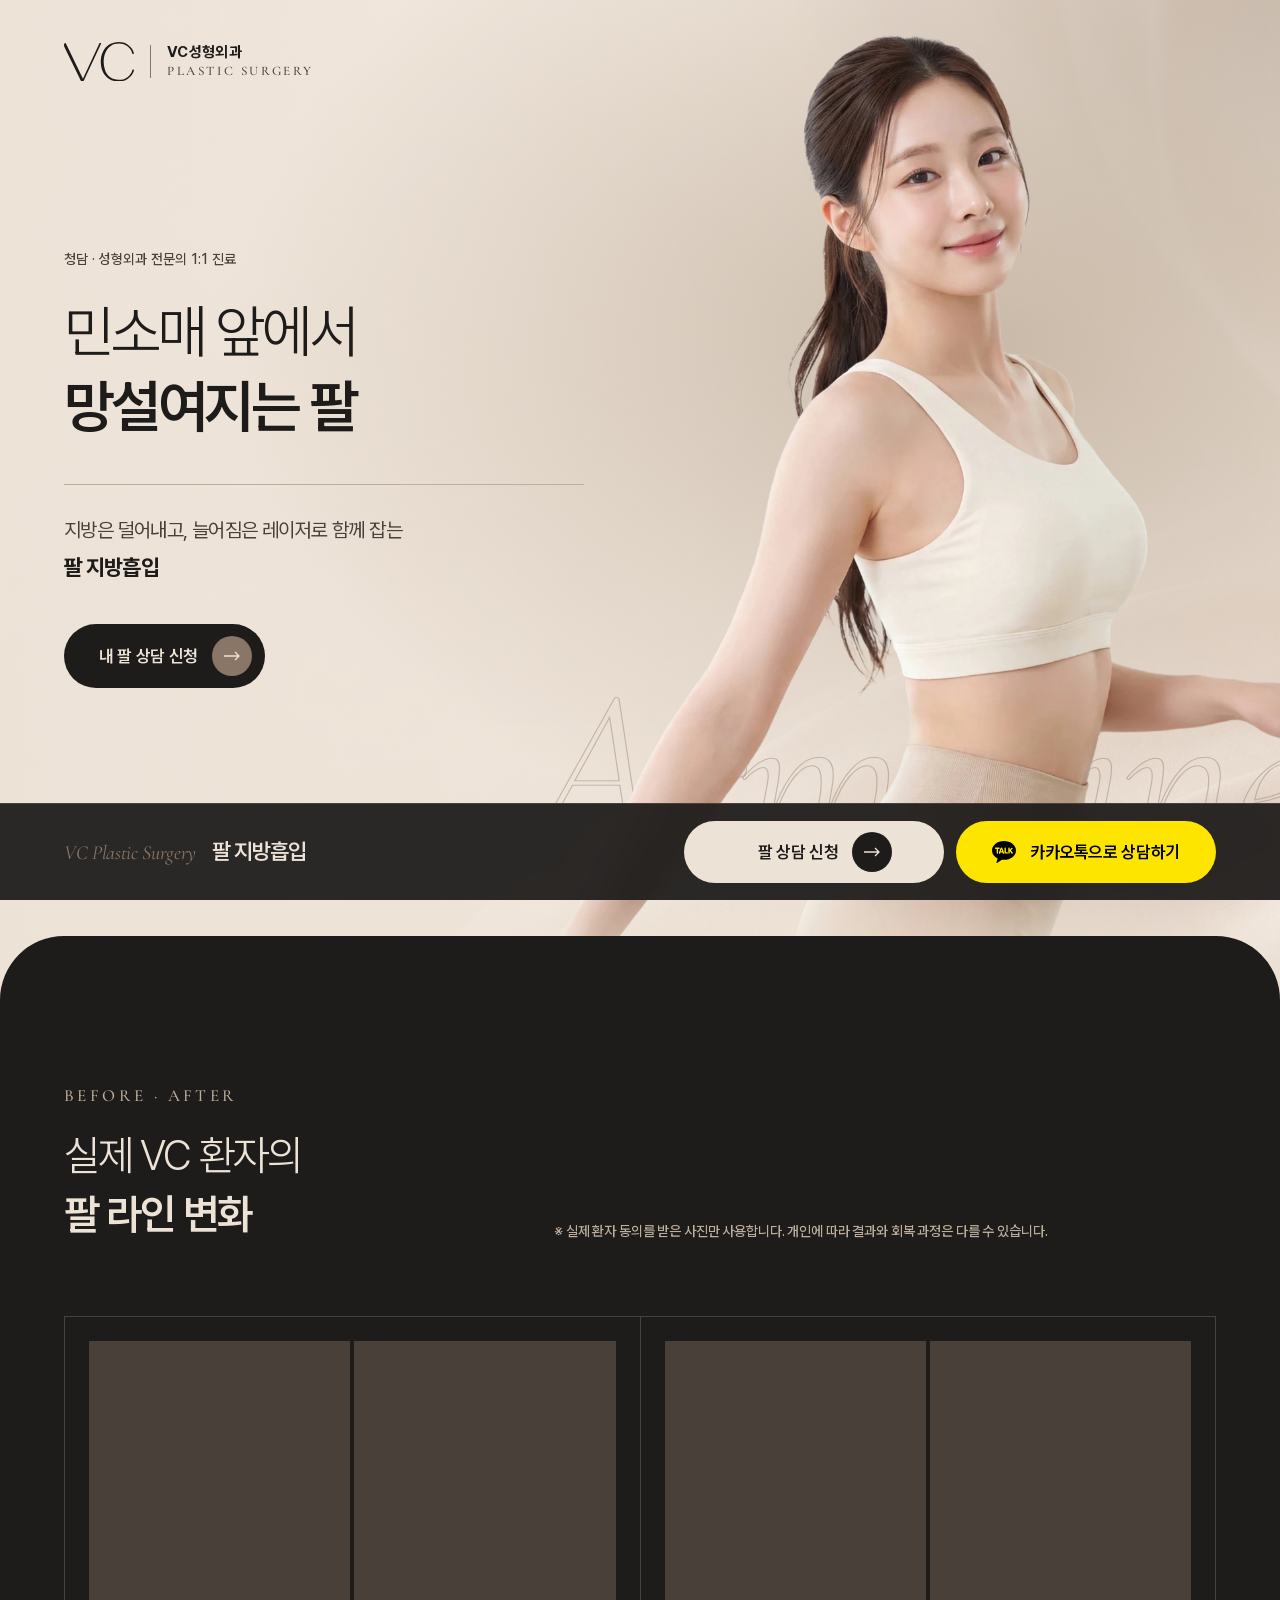
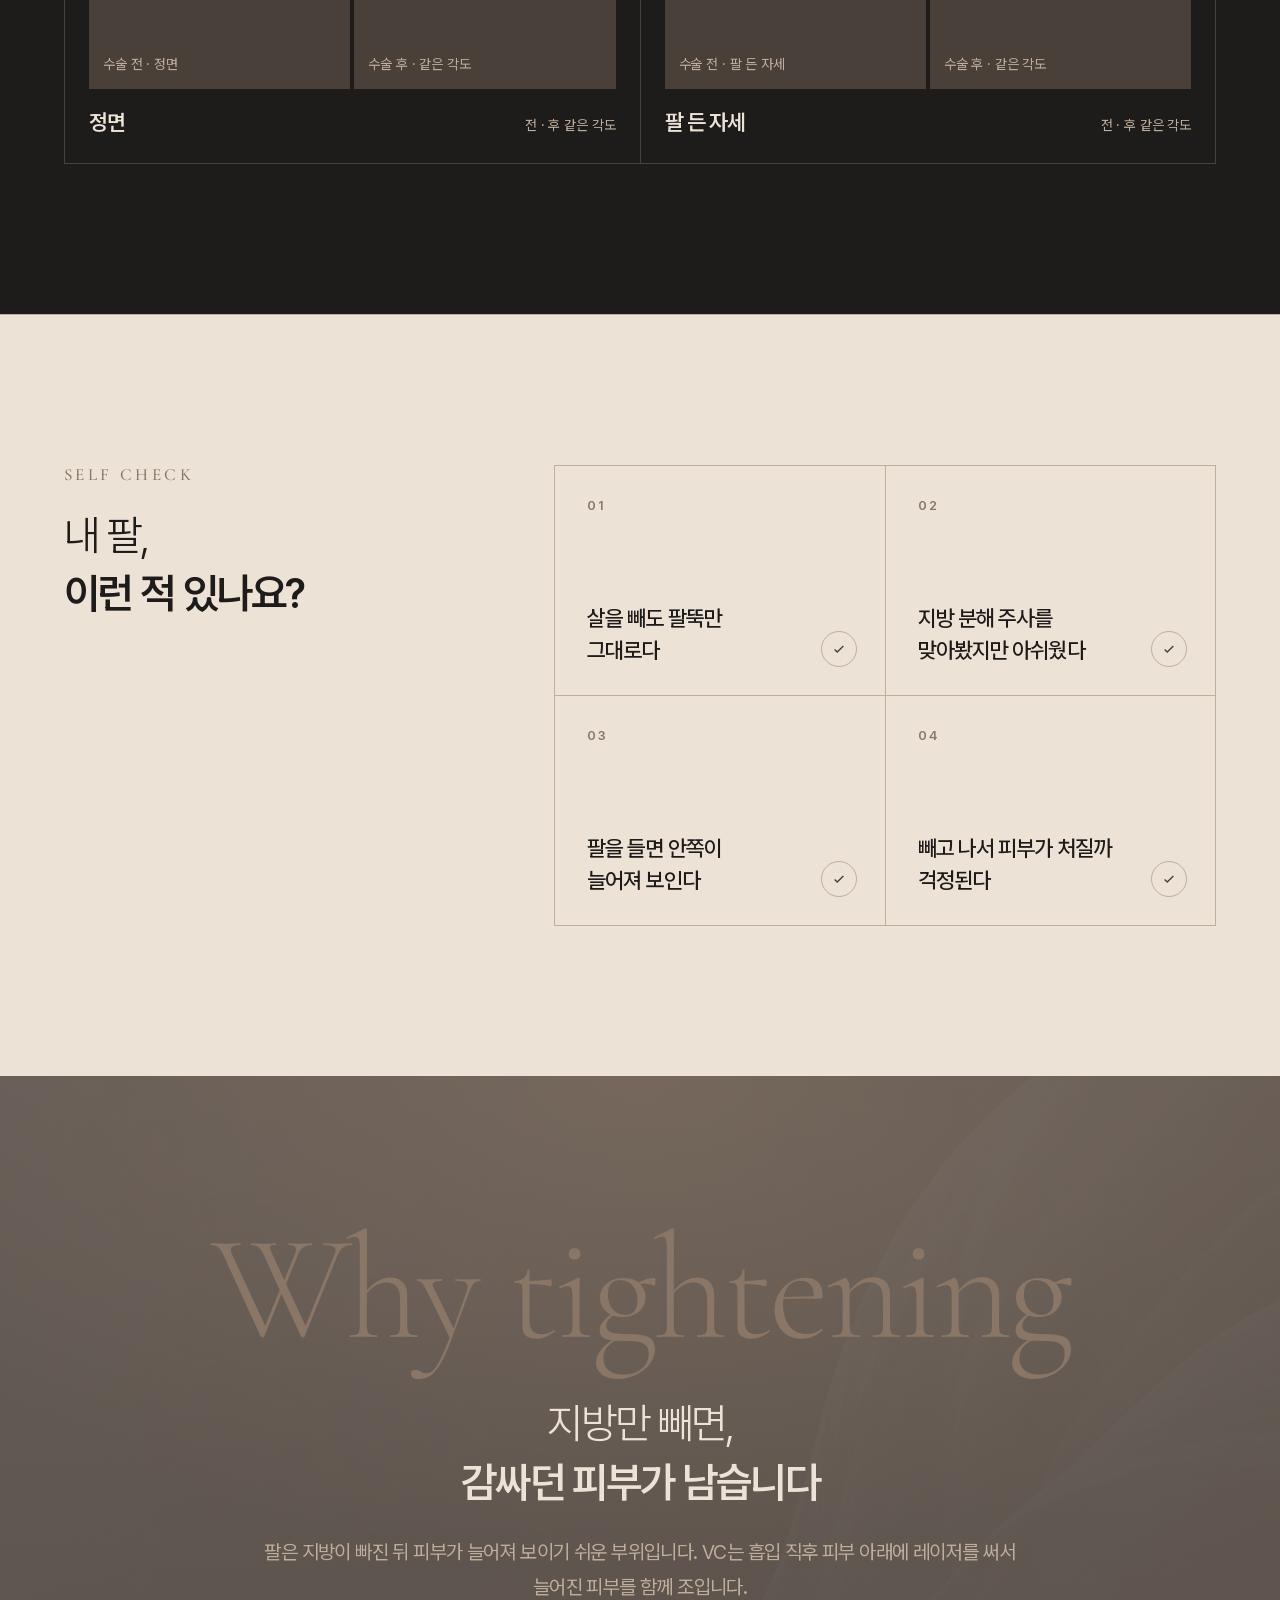
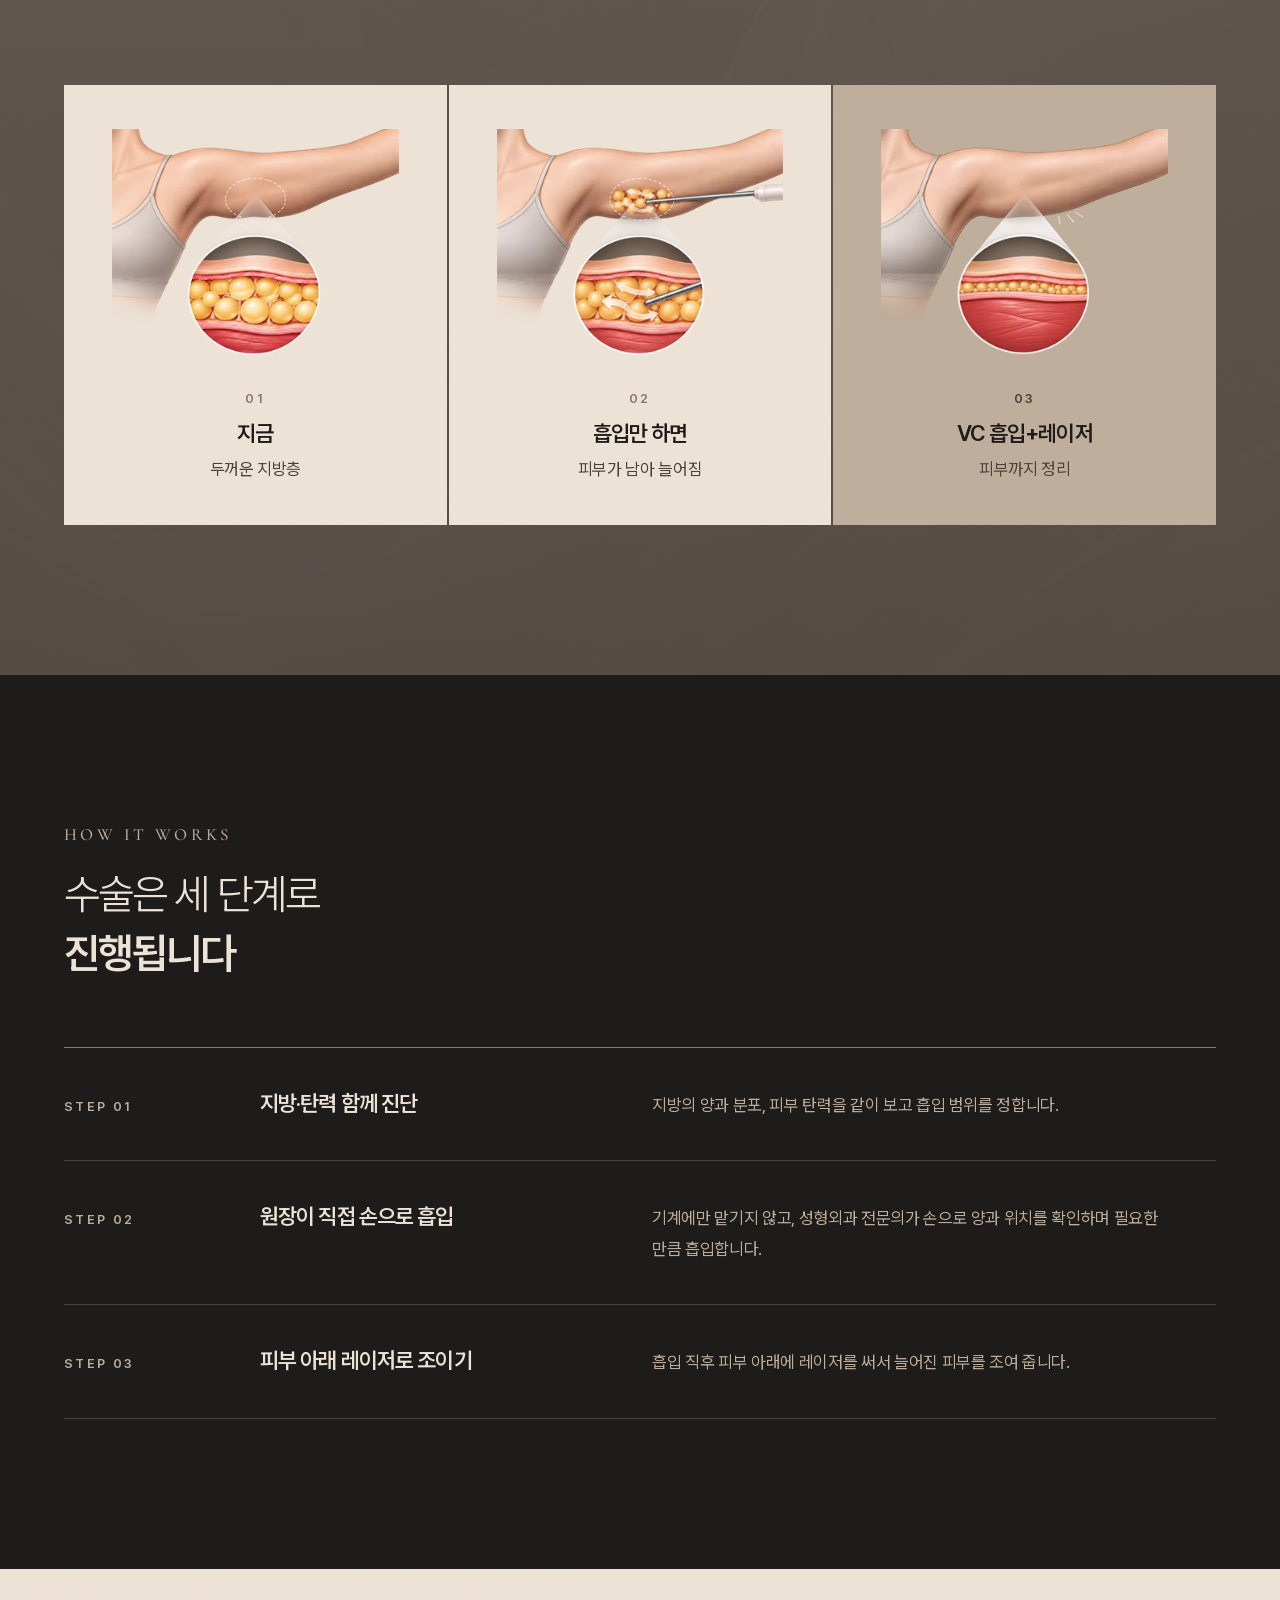
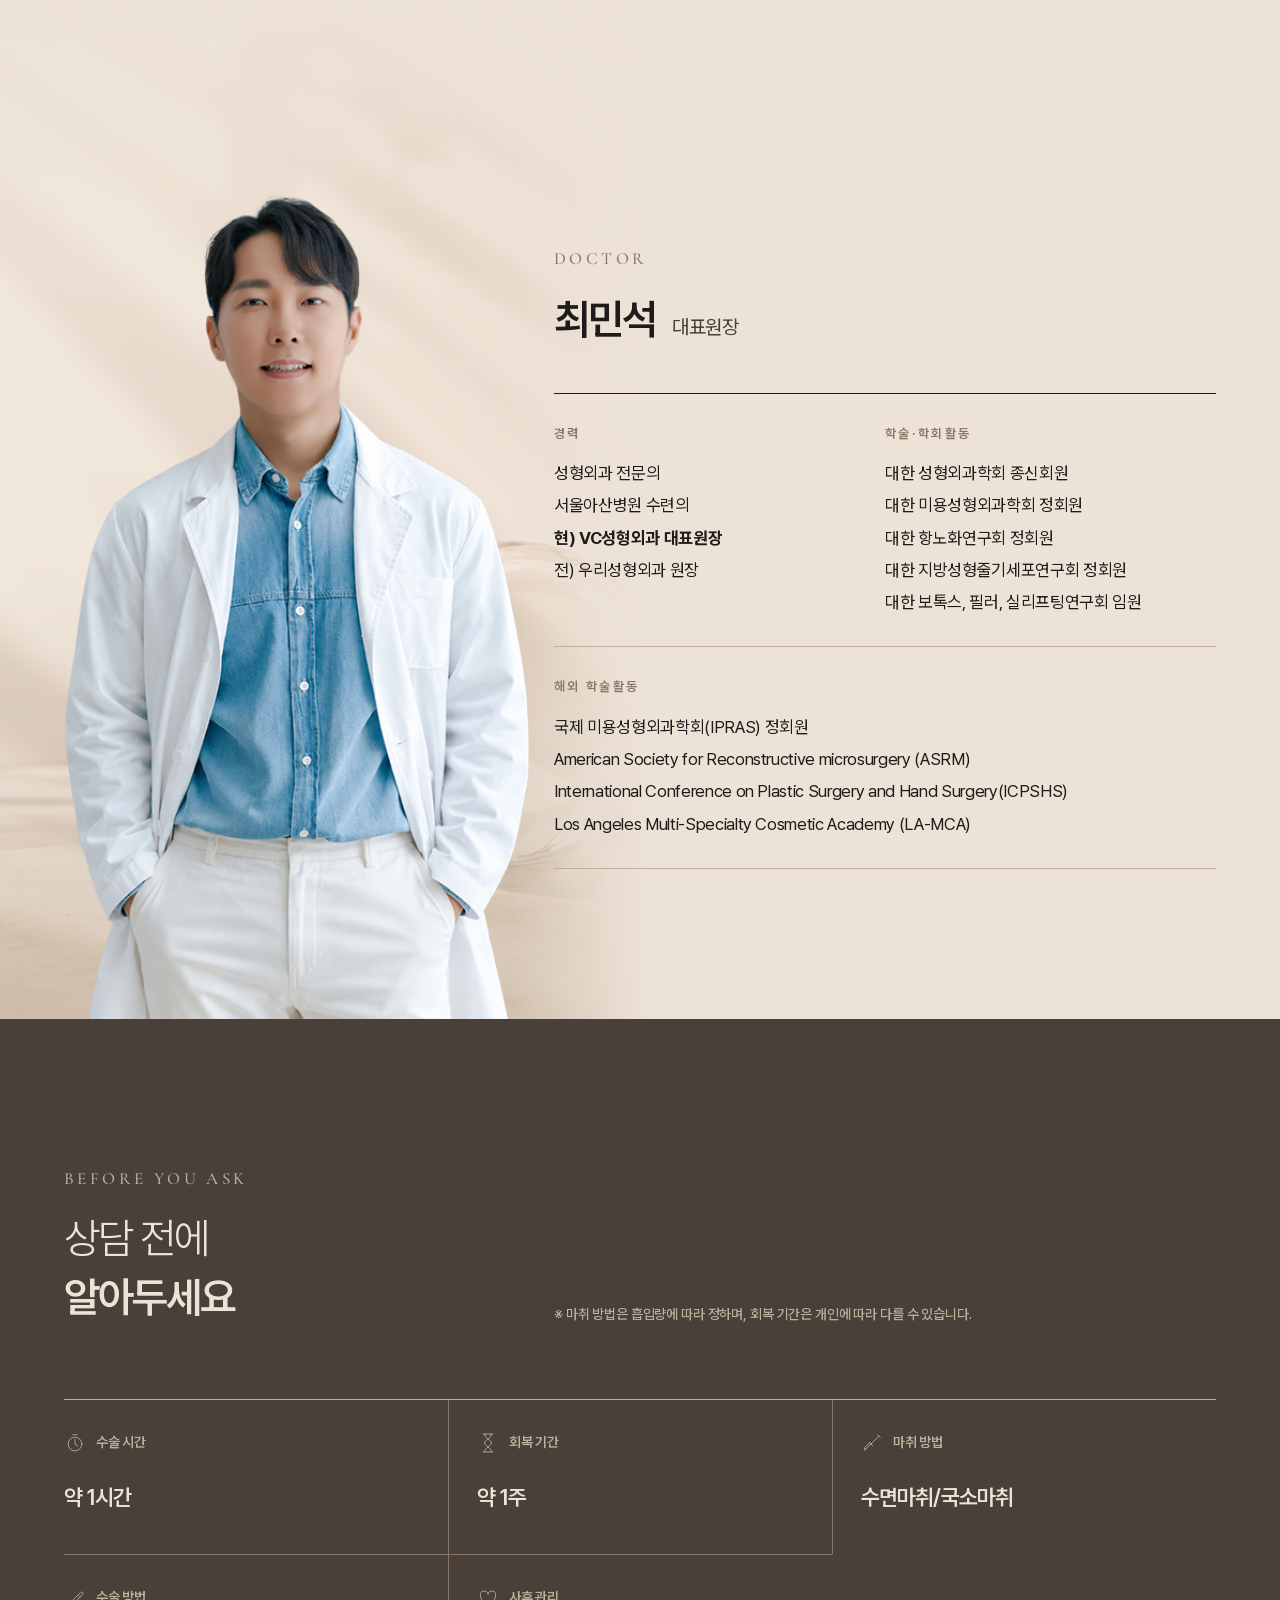
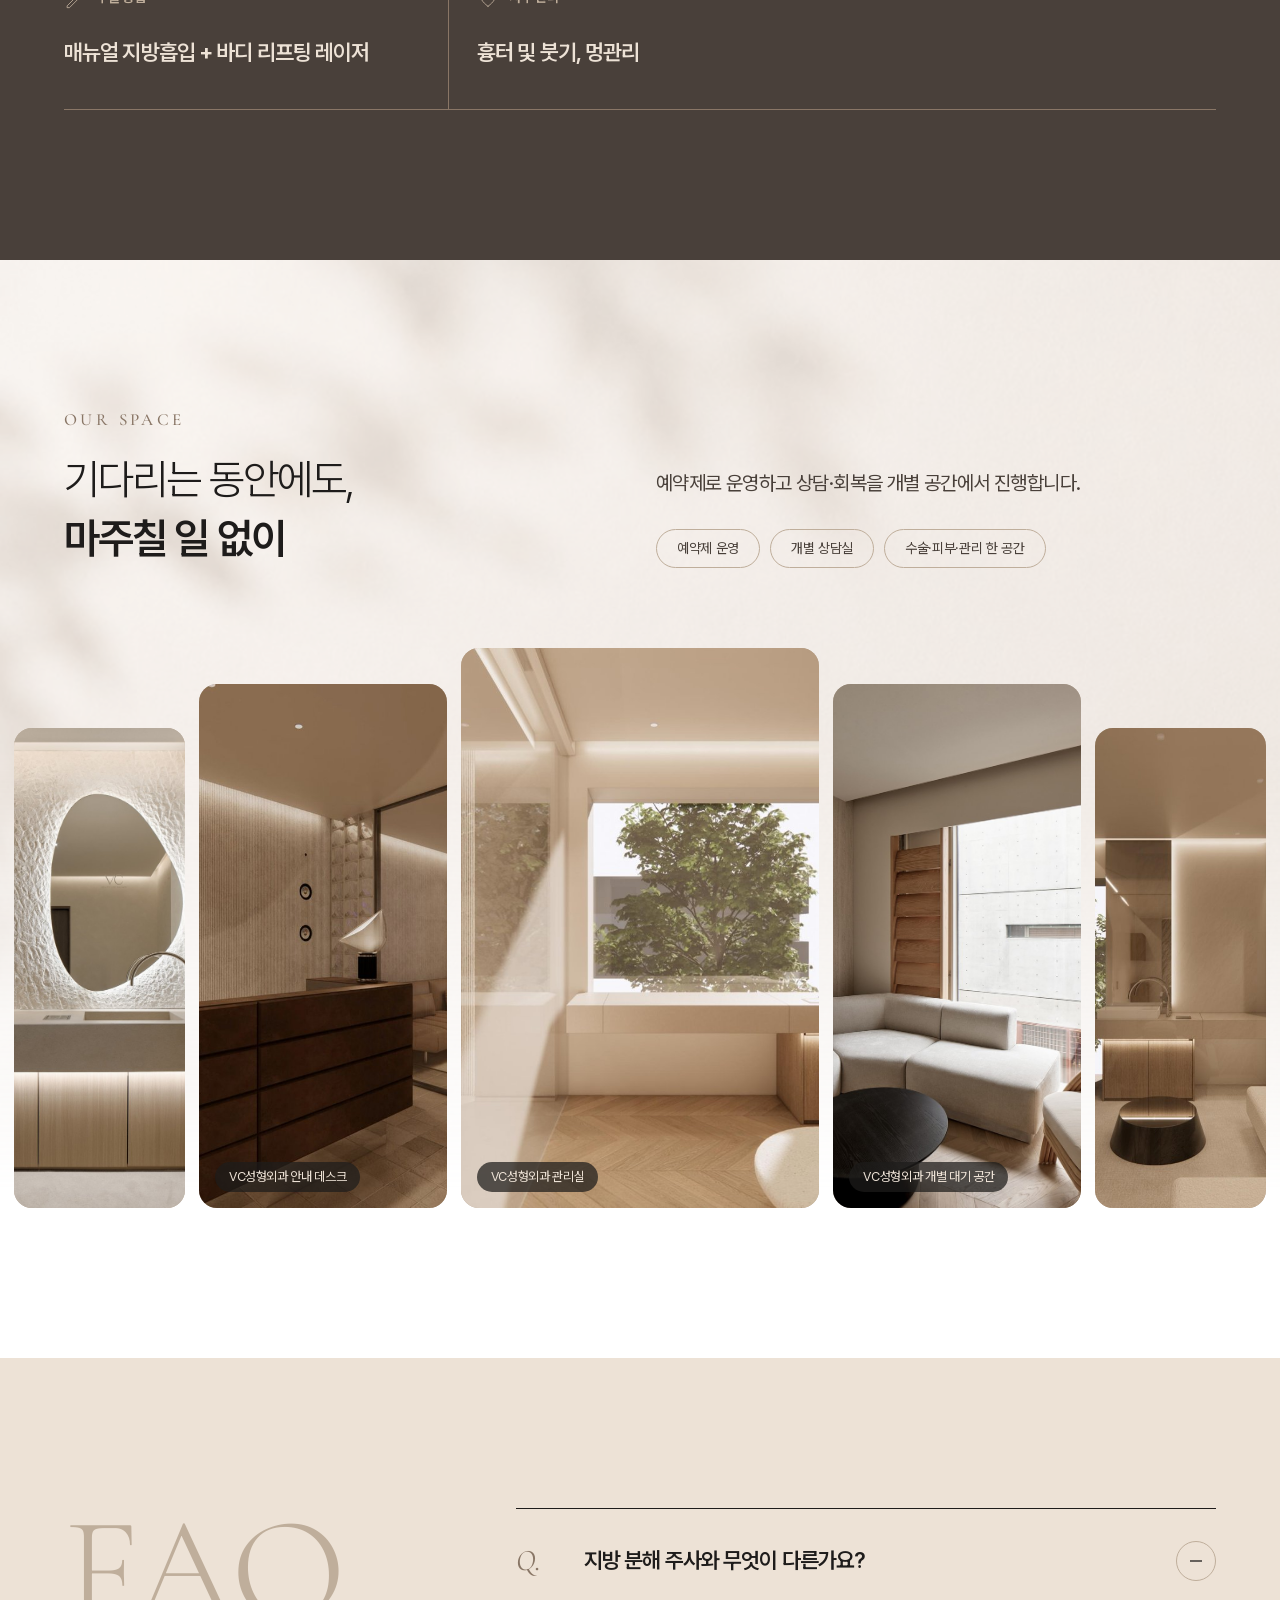
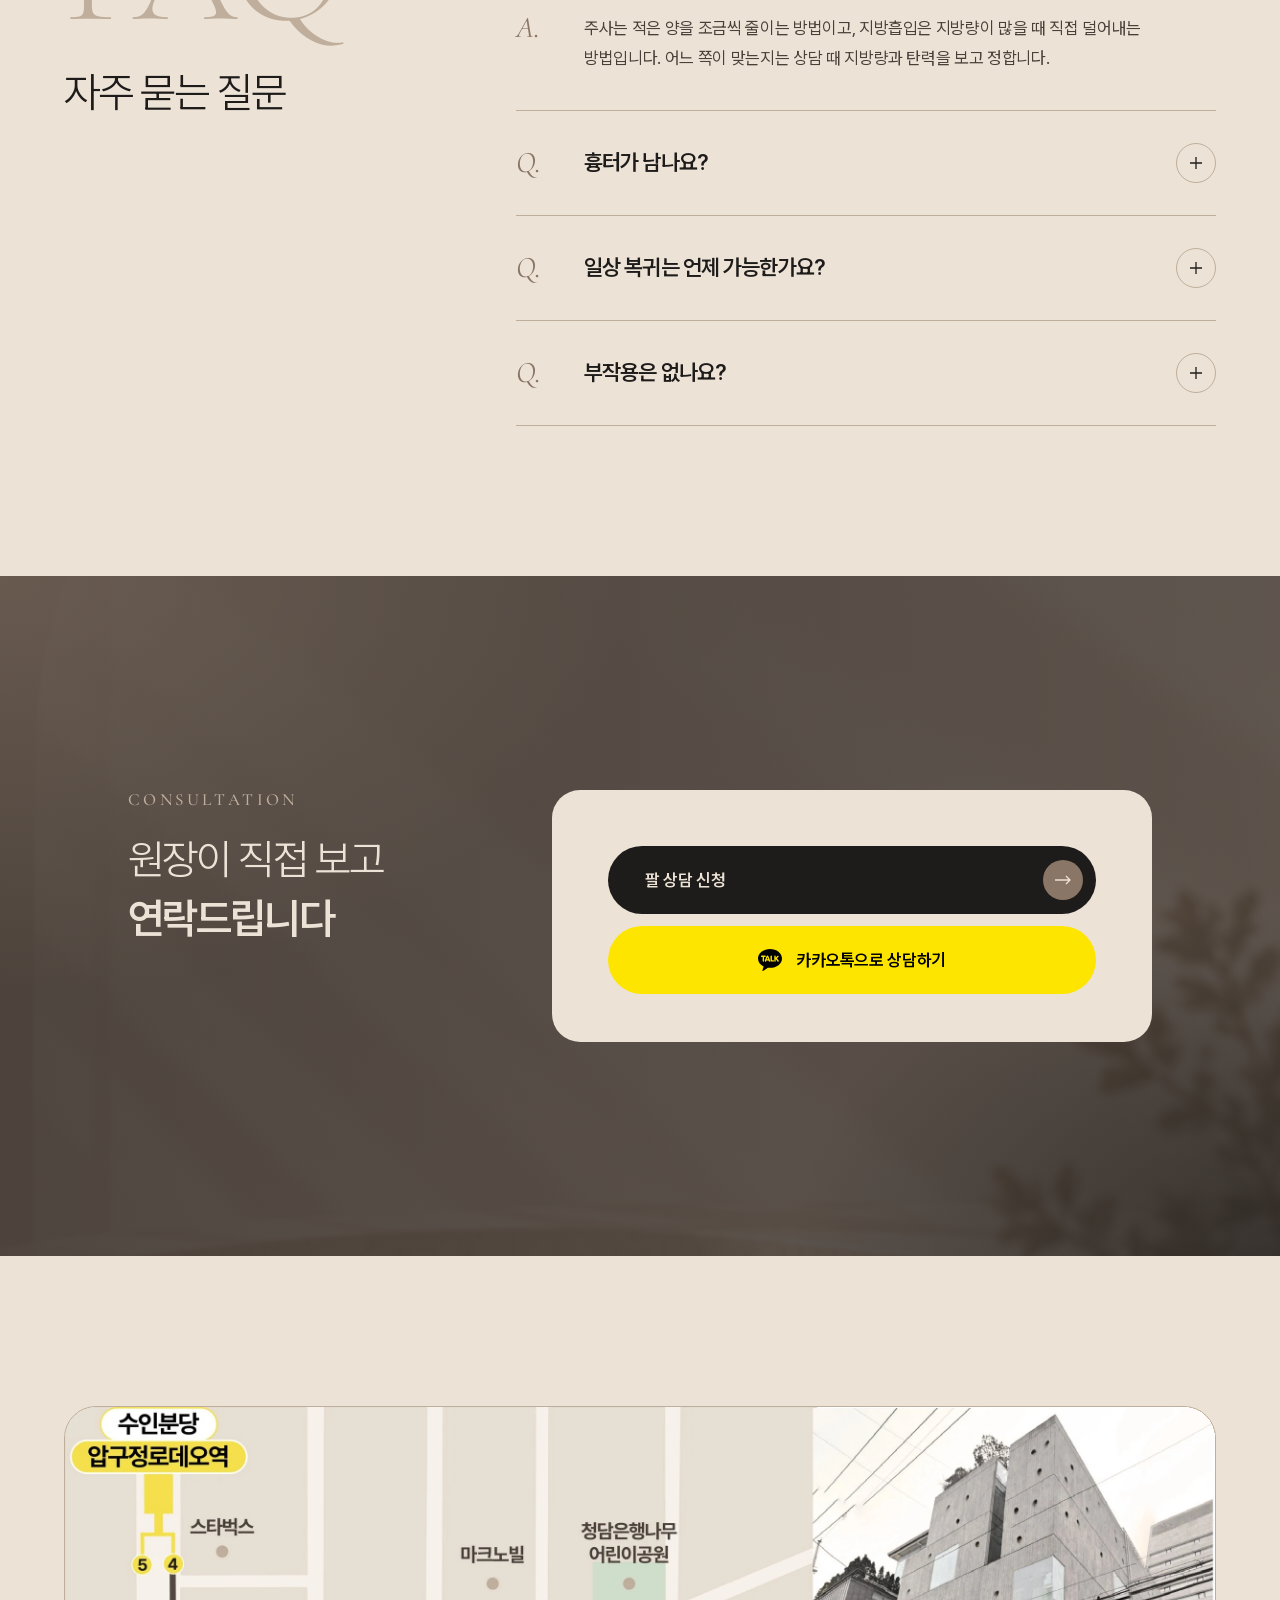
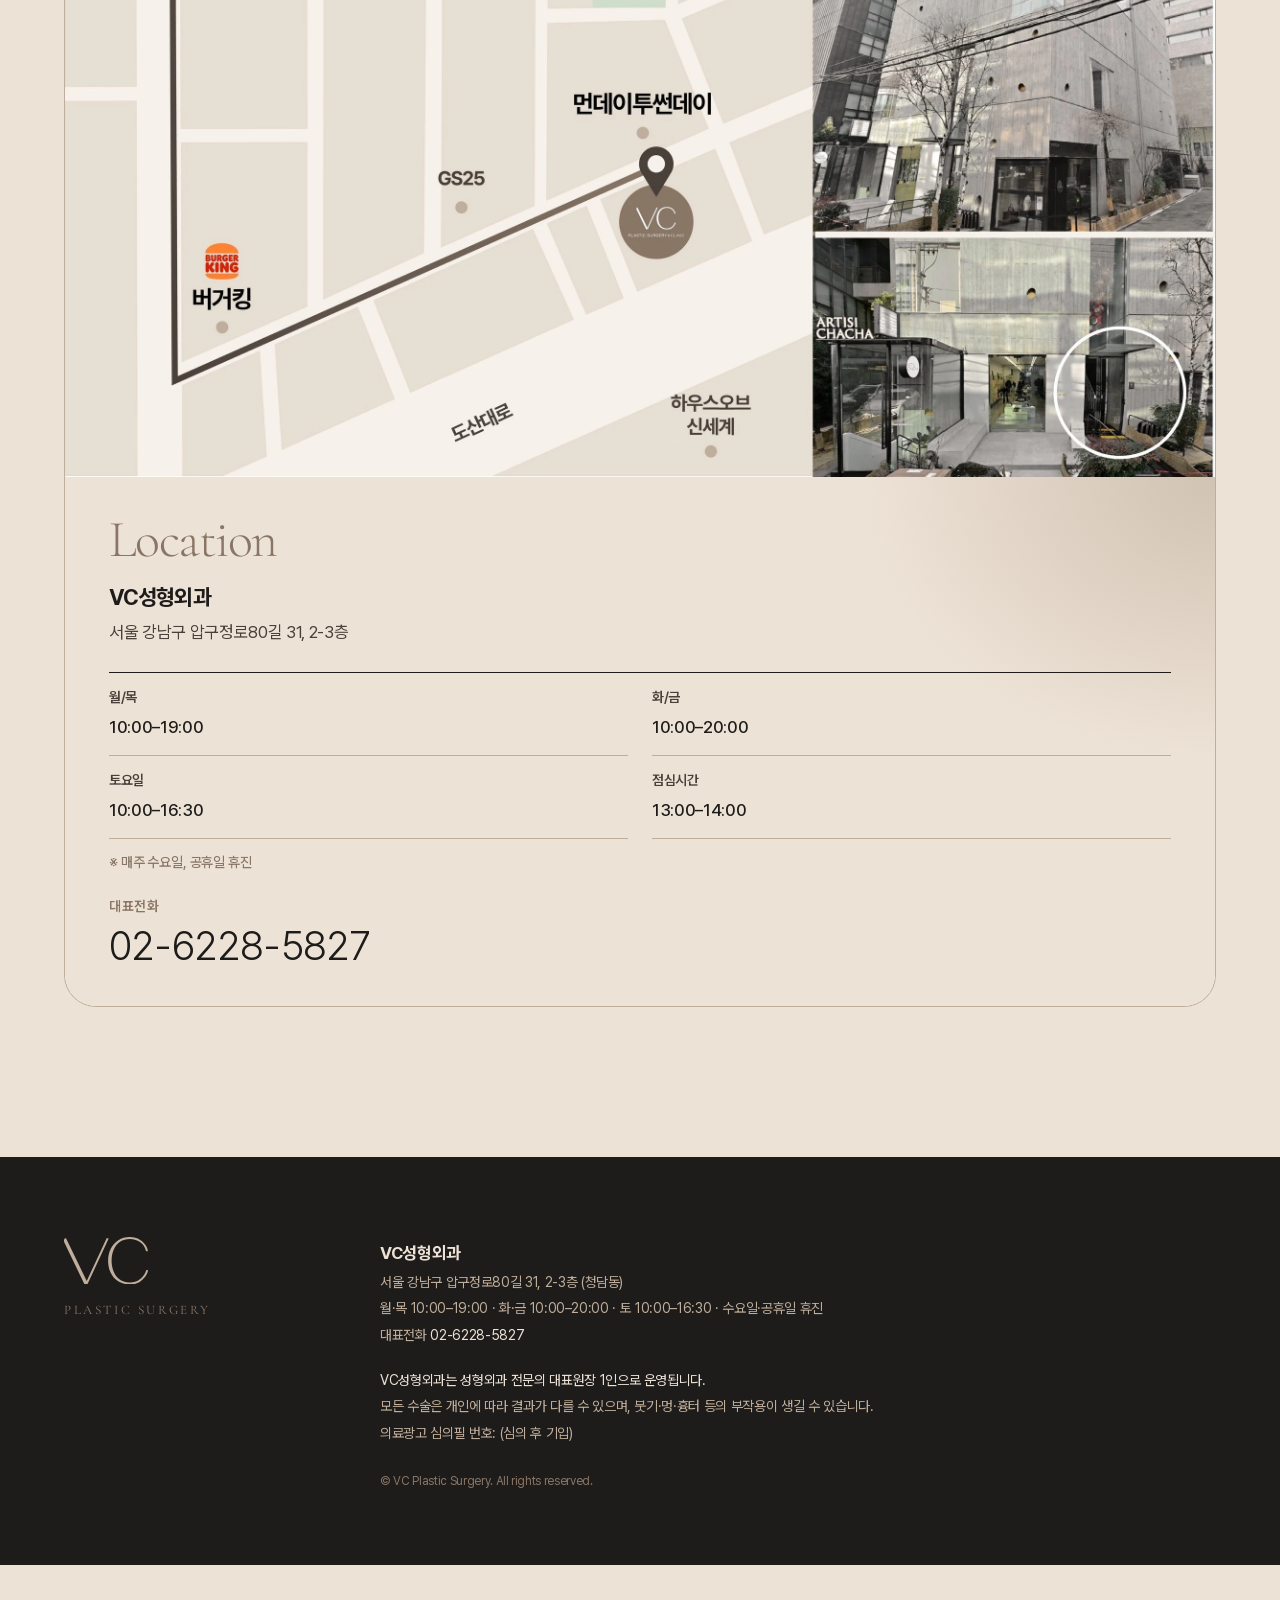
==== commit acb56724: "Publish latest Claude landing revisions" ====
--- a/arm/index.html
+++ b/arm/index.html
@@ -36,6 +36,40 @@
 </section>
 
 
+<section class="cases-s on-dk" id="arm-cases" data-anchor="cases">
+<div class="in g12">
+<div class="c-l"><p class="r-label">Before · After</p><h2 class="r-h2">실제 VC 환자의 <span class="t2">팔 라인 변화</span></h2></div>
+<div class="c-r" style="align-self: end"><p class="r-cau">※ 실제 환자 동의를 받은 사진만 사용합니다. 개인에 따라 결과와 회복 과정은 다를 수 있습니다.</p></div>
+</div>
+<div class="in">
+<div class="cases c-arm">
+
+<div class="case">
+<div class="stack">
+
+<div class="ph"><div class="ph-in r-aux">수술 전 · 정면</div></div>
+
+<div class="ph"><div class="ph-in r-aux">수술 후 · 같은 각도</div></div>
+
+</div>
+<p class="case-cap"><b class="r-card">정면</b><span class="r-aux">전 · 후 같은 각도</span></p>
+</div>
+
+<div class="case">
+<div class="stack">
+
+<div class="ph"><div class="ph-in r-aux">수술 전 · 팔 든 자세</div></div>
+
+<div class="ph"><div class="ph-in r-aux">수술 후 · 같은 각도</div></div>
+
+</div>
+<p class="case-cap"><b class="r-card">팔 든 자세</b><span class="r-aux">전 · 후 같은 각도</span></p>
+</div>
+
+</div>
+</div>
+</section>
+
 
 <section class="sec rule" id="arm-check" data-anchor="check">
 <div class="in g12">
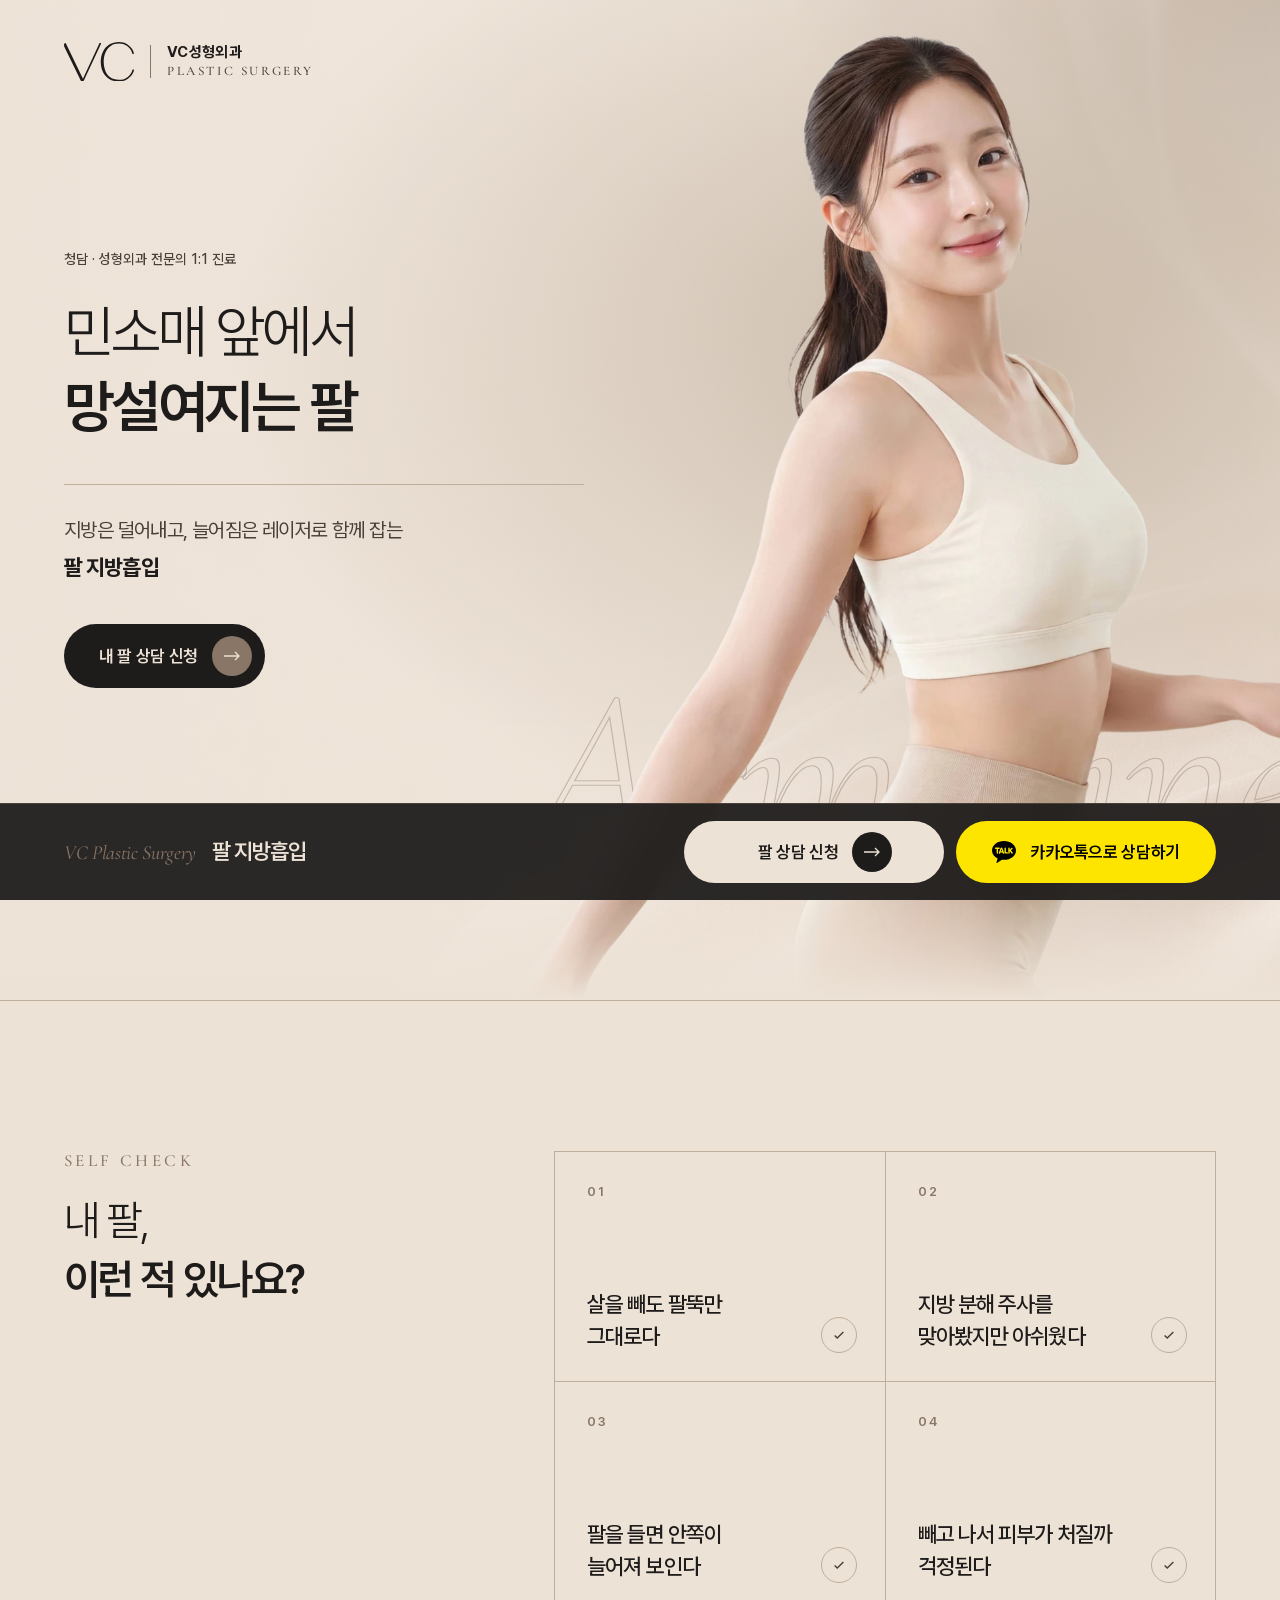
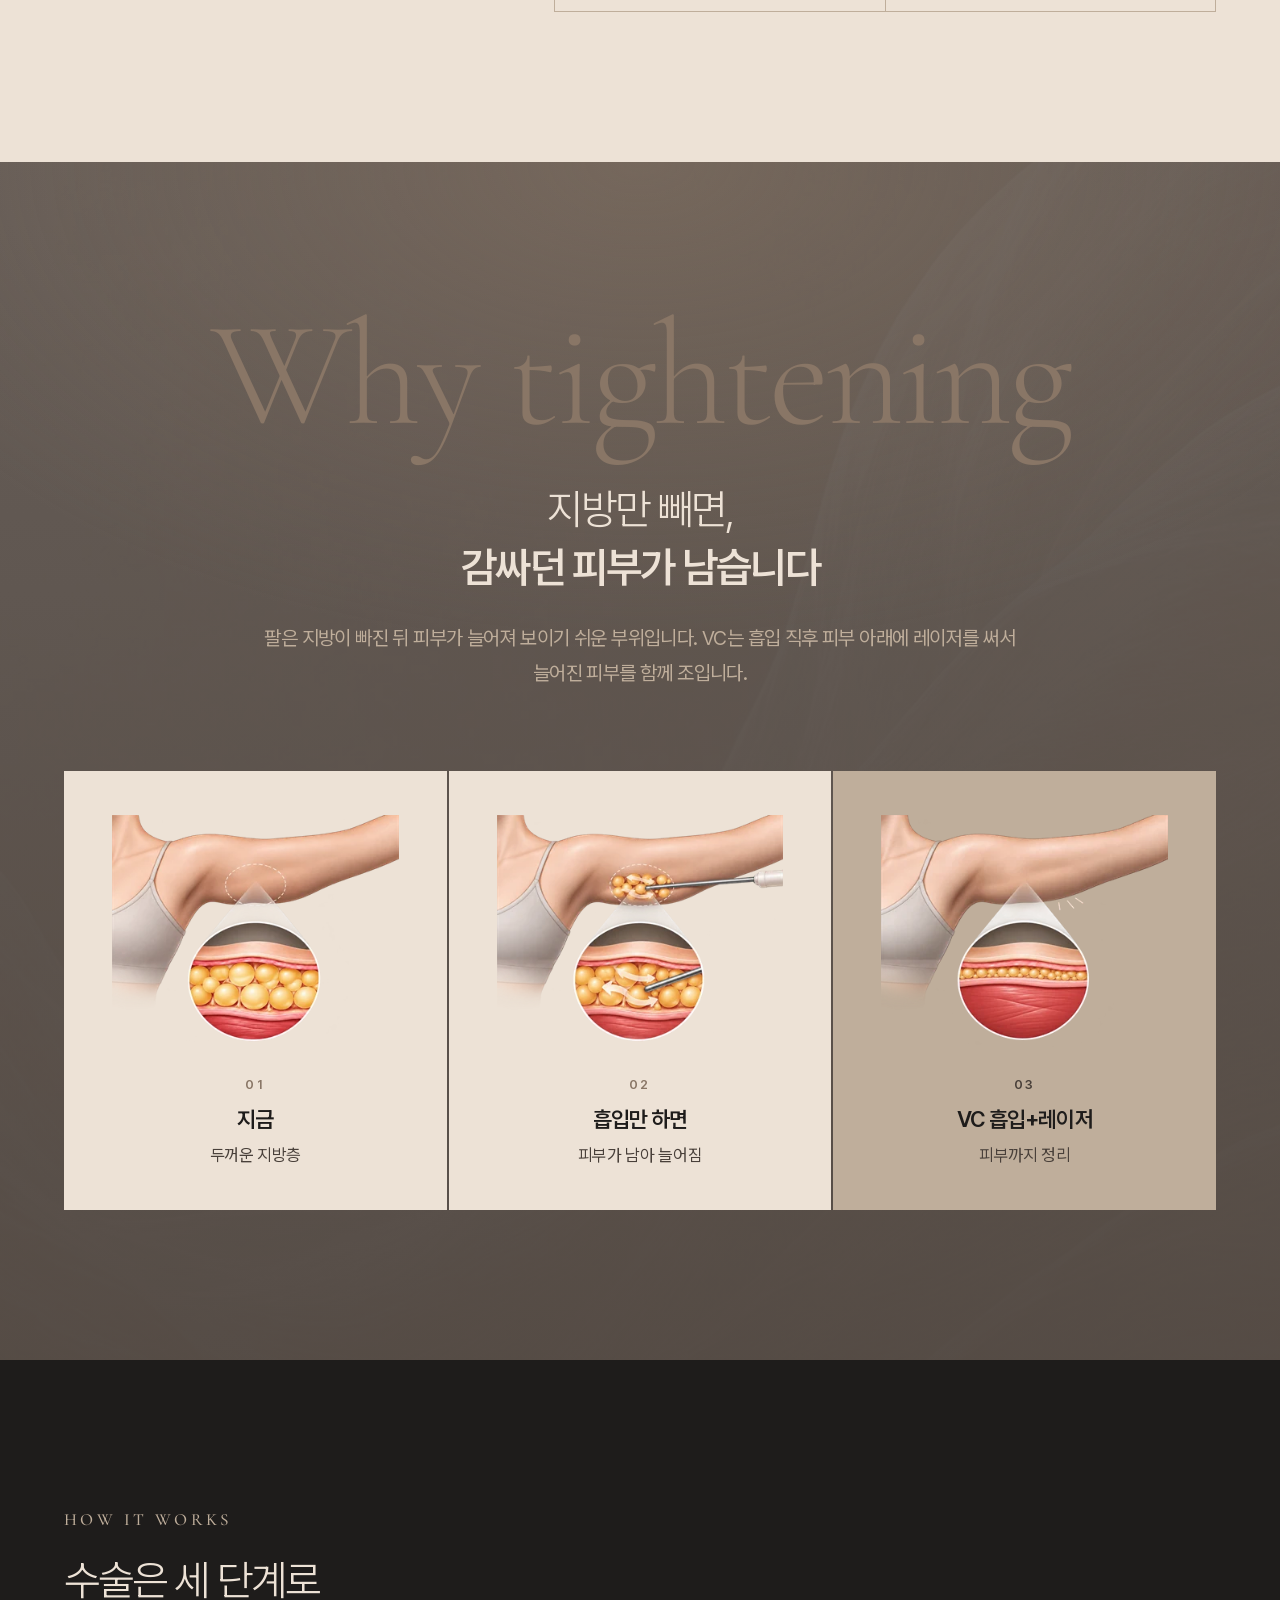
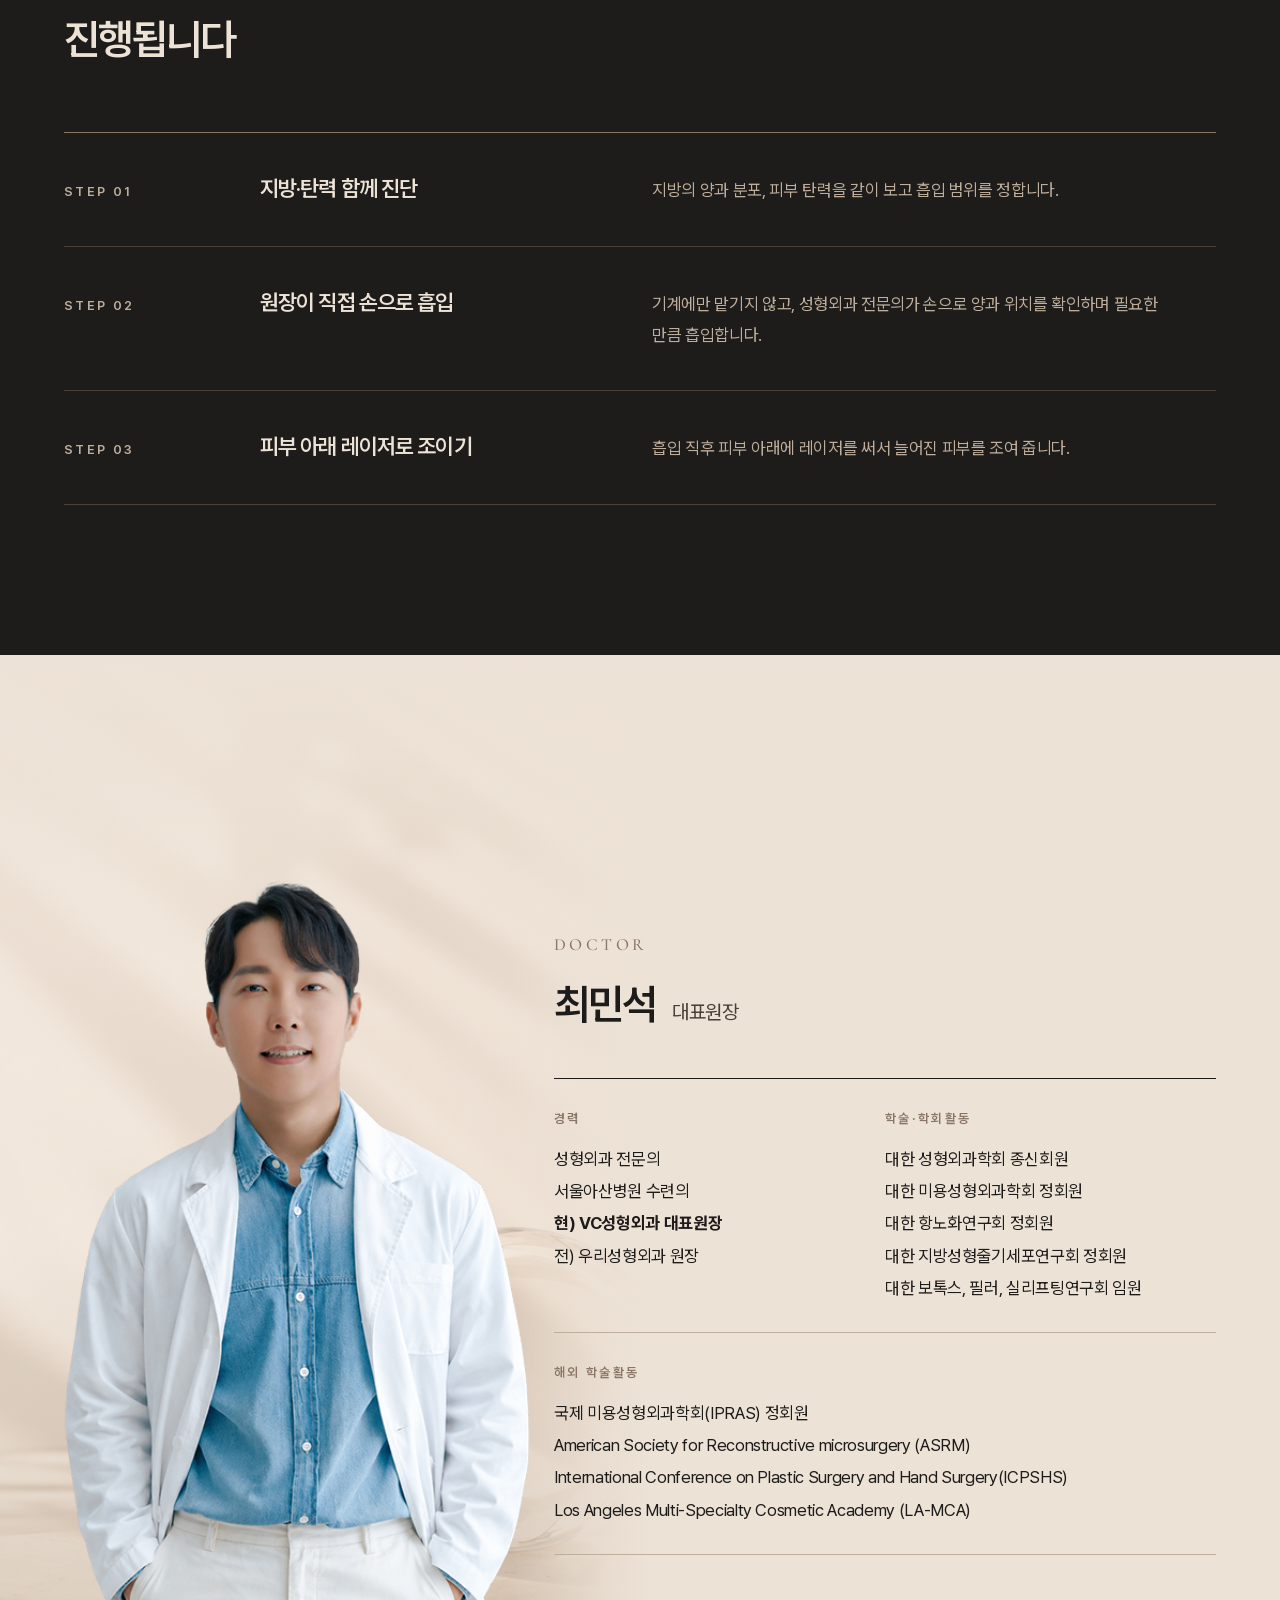
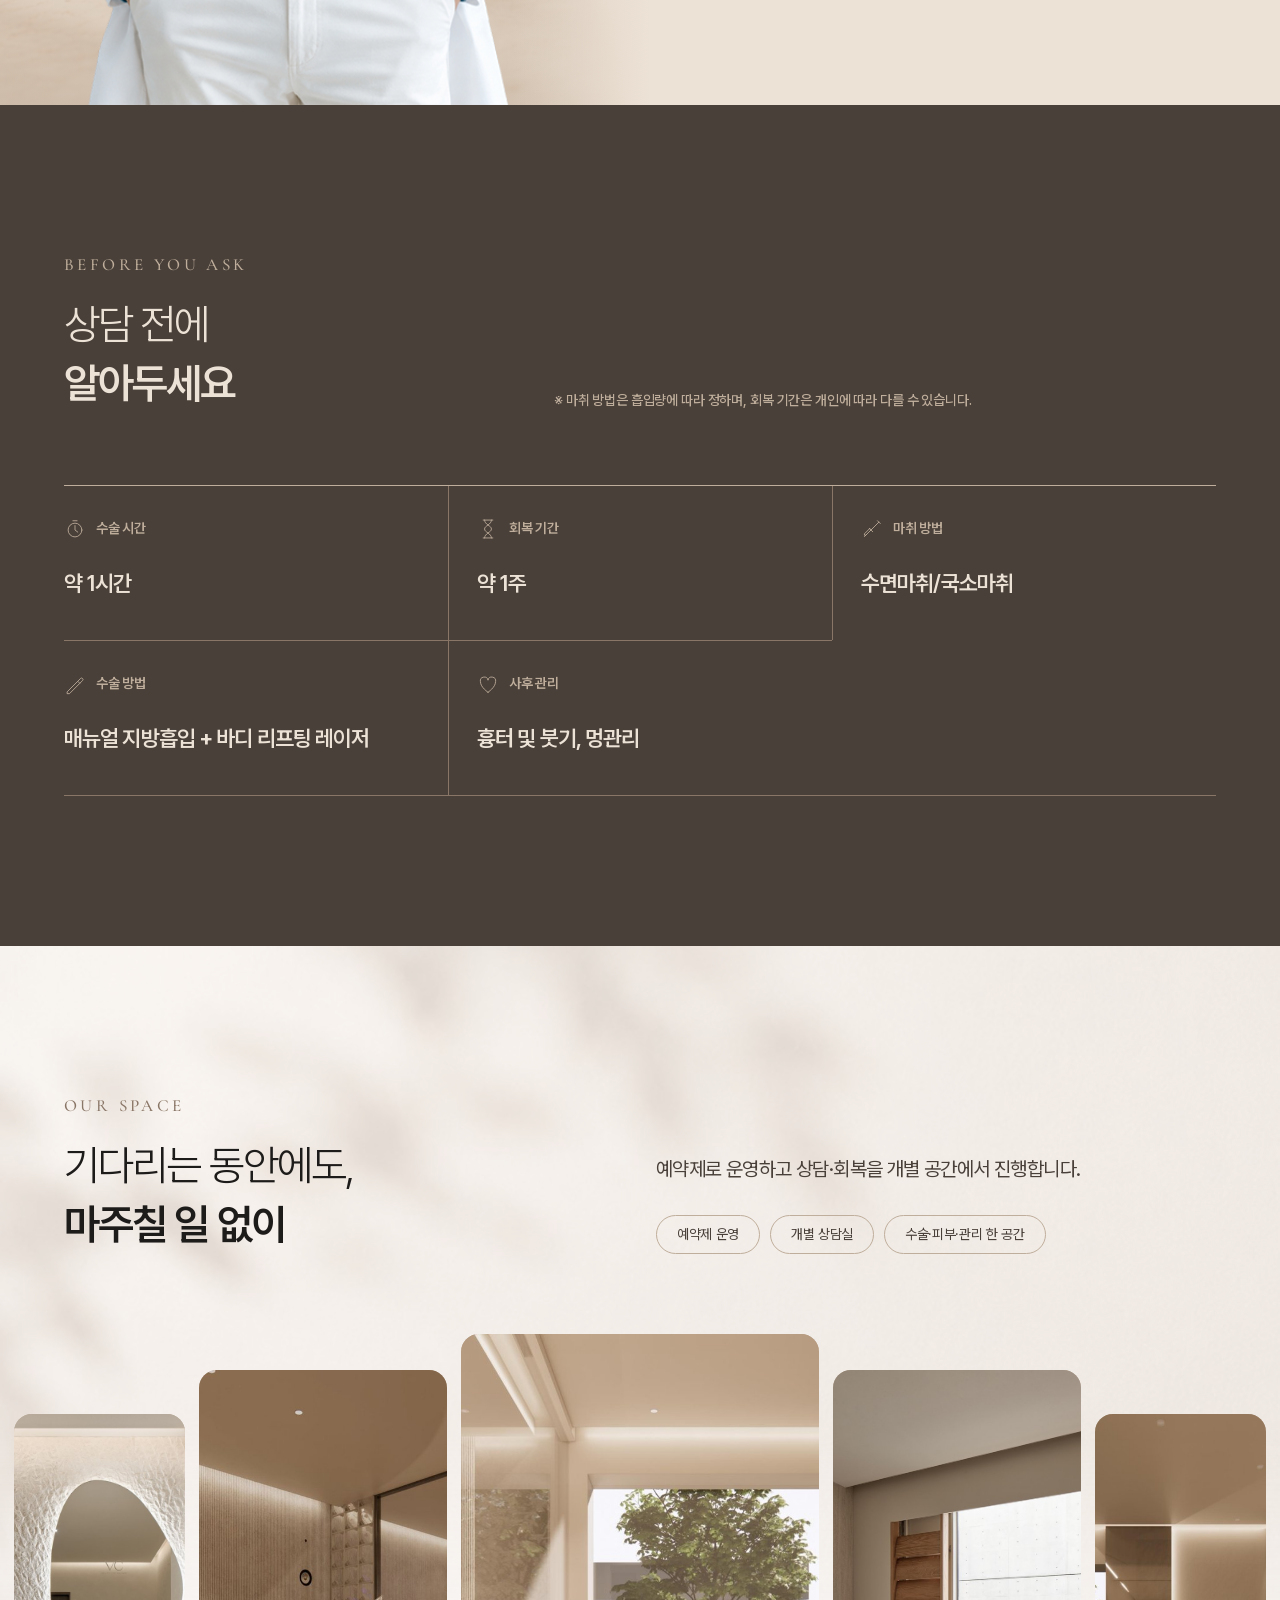
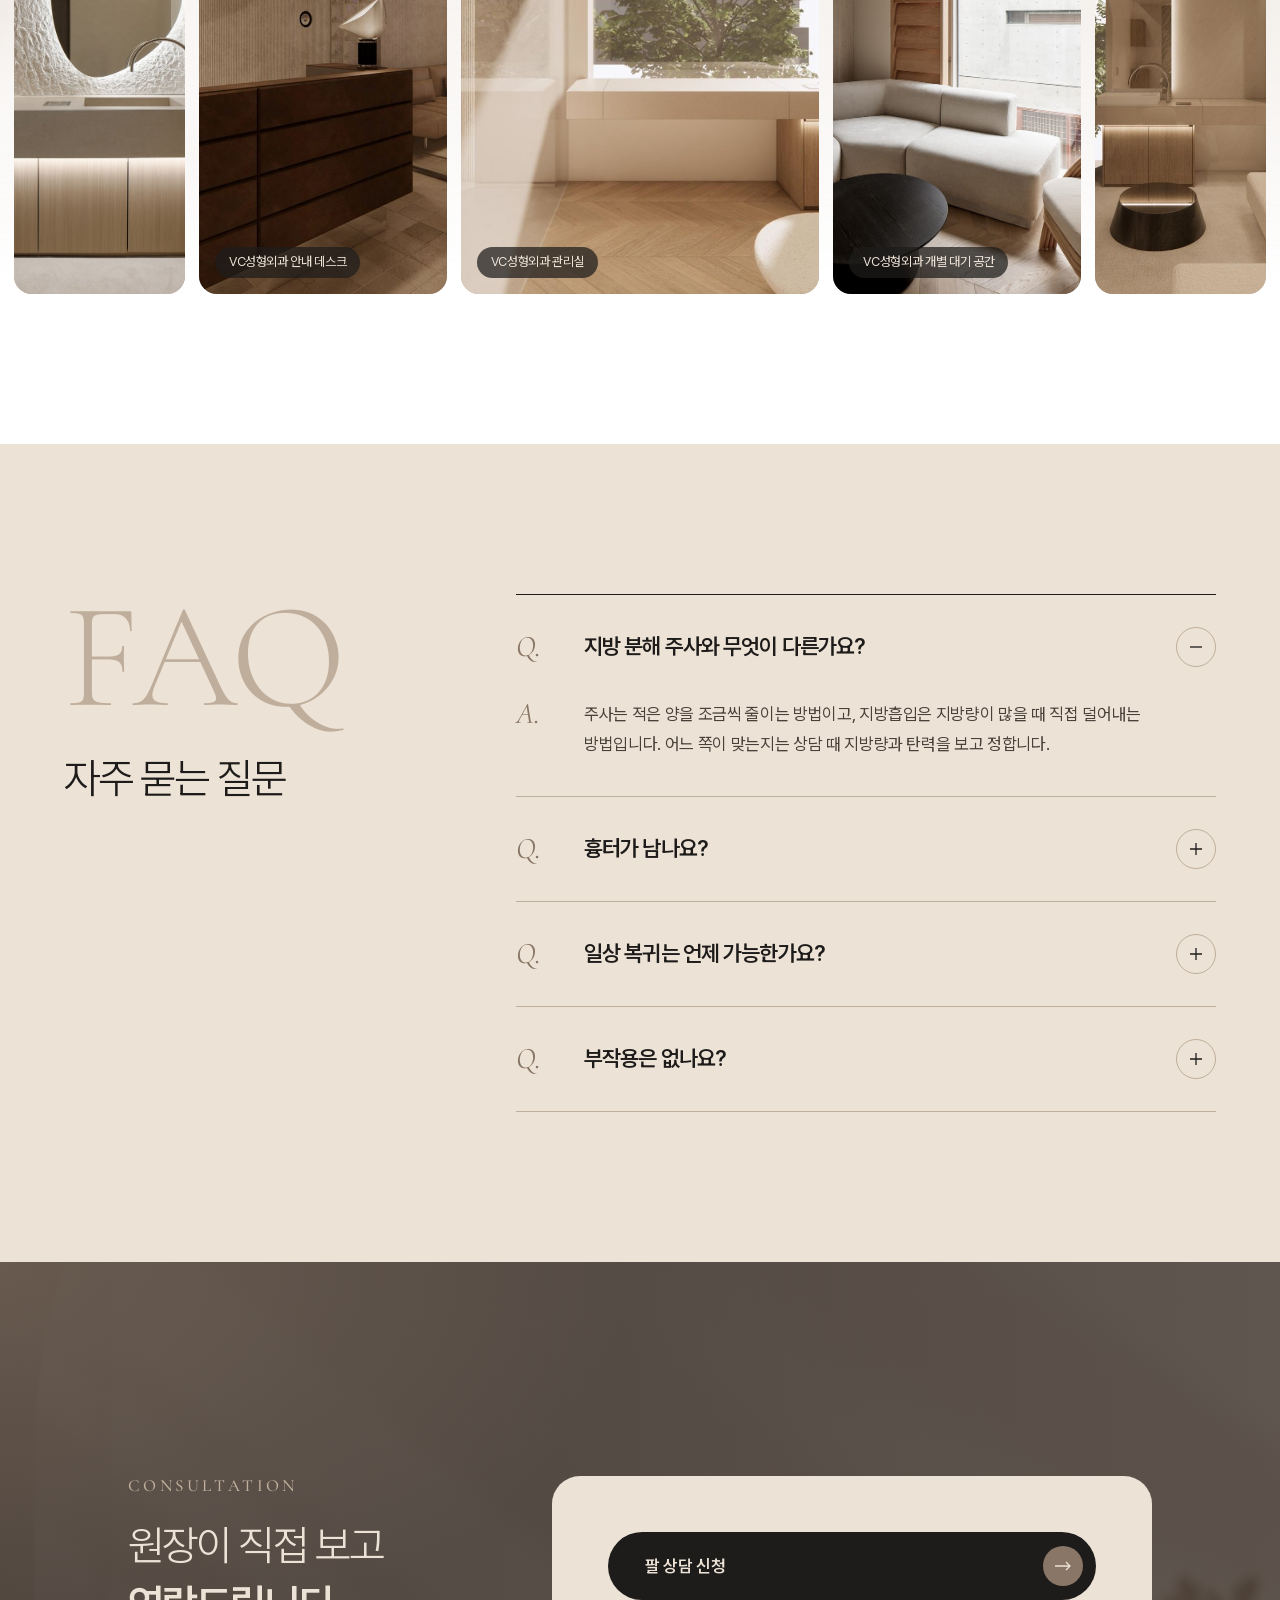
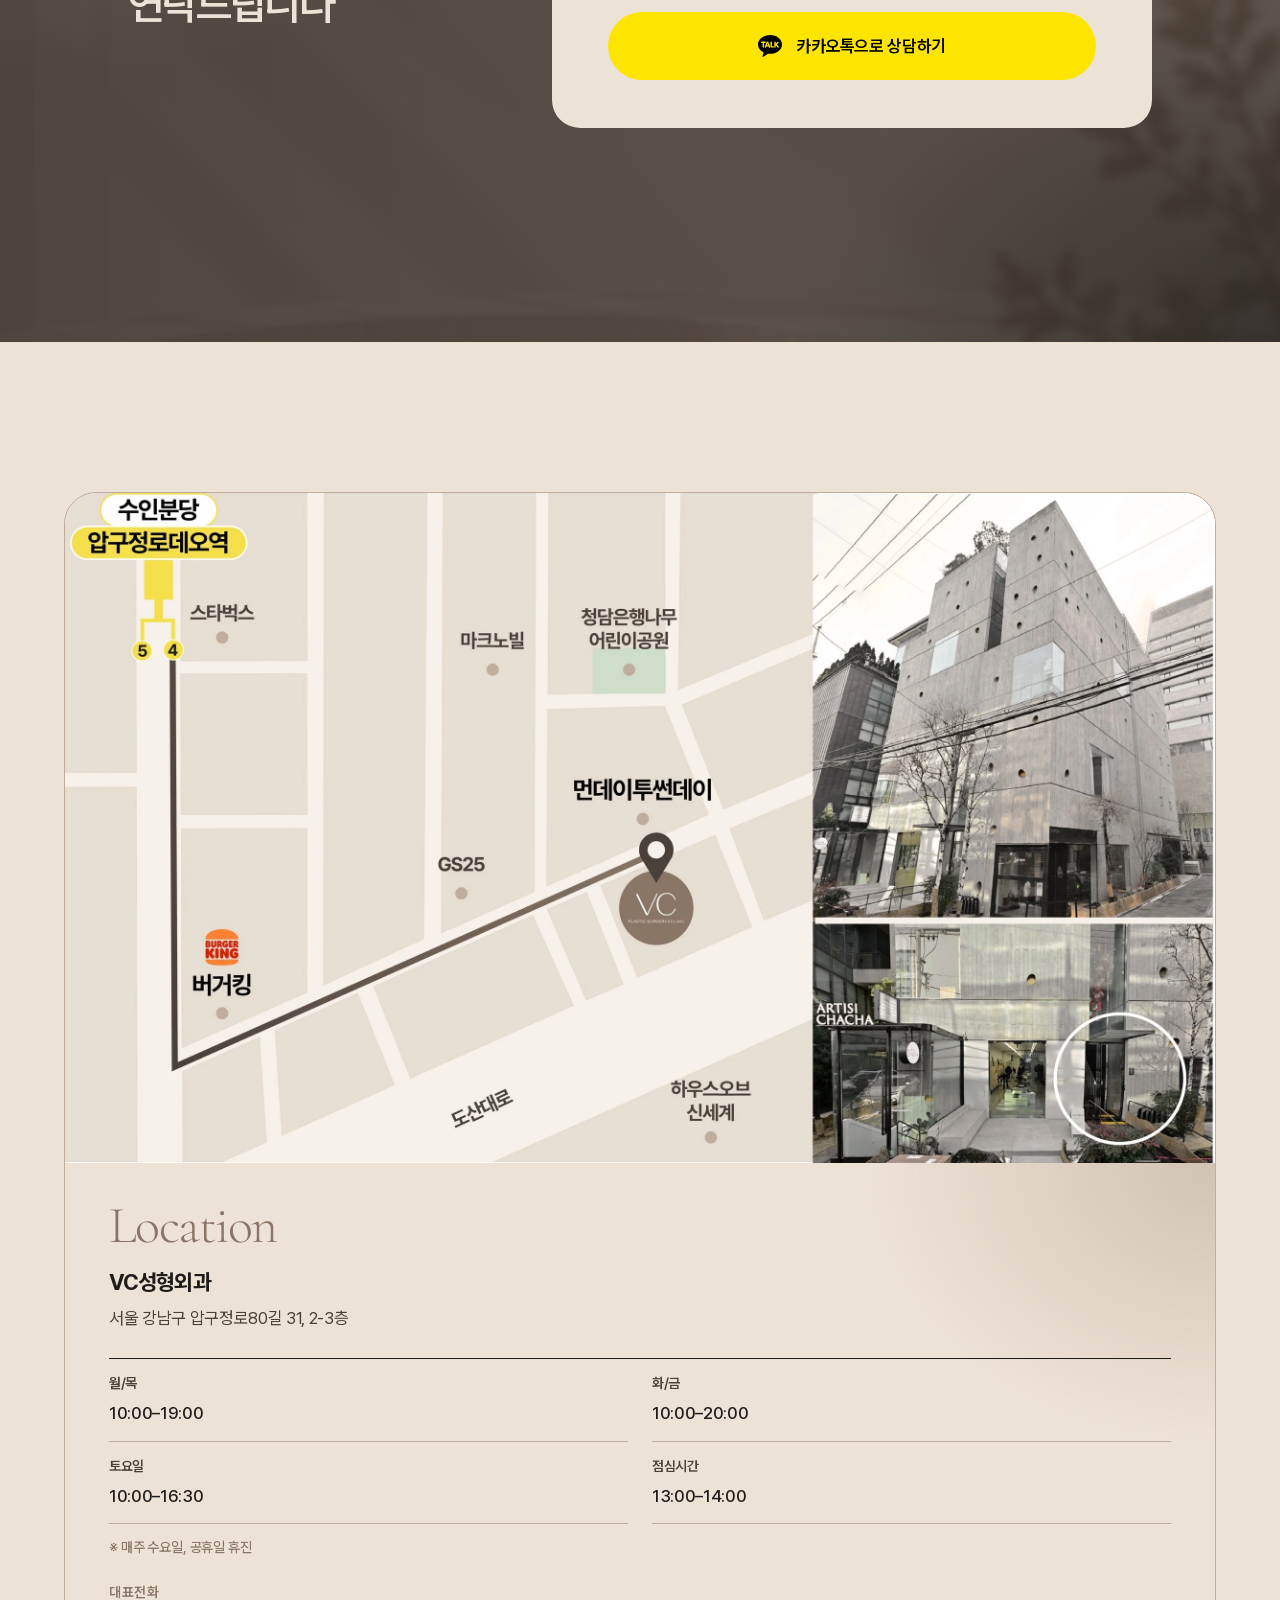
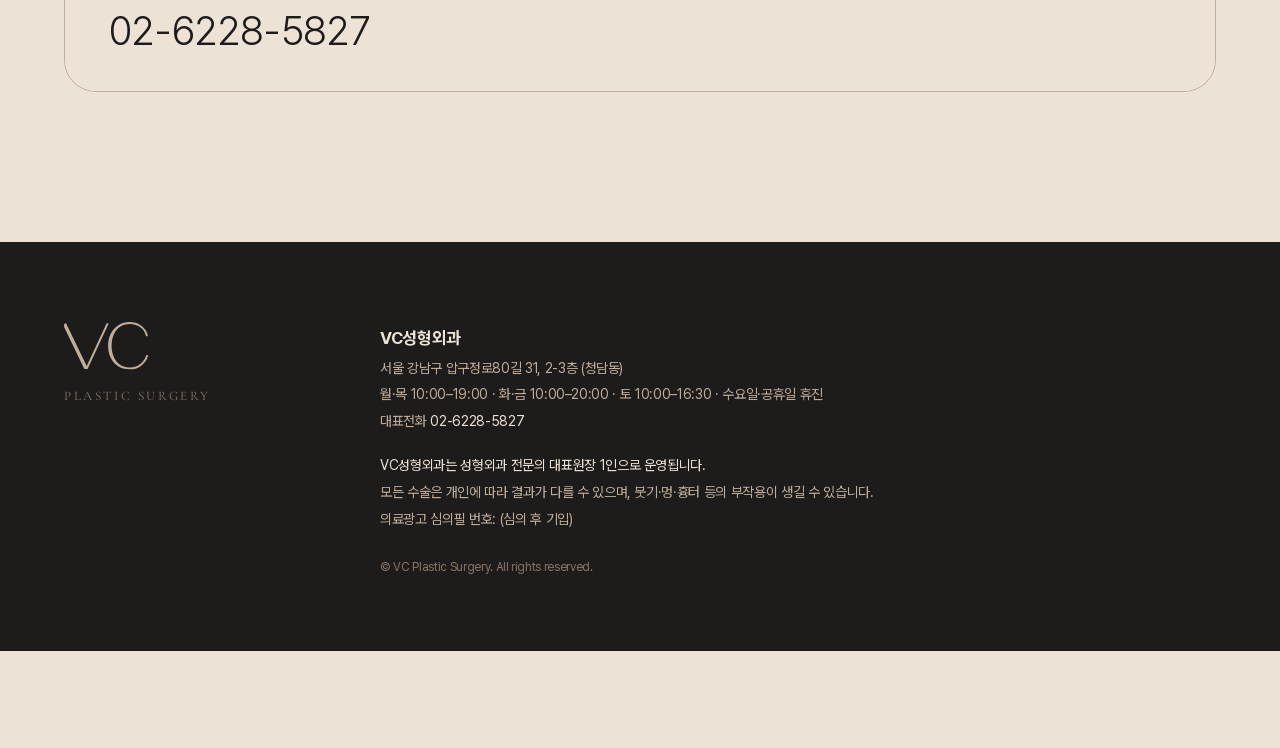
==== commit 0fce1009: "Show eye before-after photos and remove arm cases section" ====
--- a/arm/index.html
+++ b/arm/index.html
@@ -36,39 +36,7 @@
 </section>
 
 
-<section class="cases-s on-dk" id="arm-cases" data-anchor="cases">
-<div class="in g12">
-<div class="c-l"><p class="r-label">Before · After</p><h2 class="r-h2">실제 VC 환자의 <span class="t2">팔 라인 변화</span></h2></div>
-<div class="c-r" style="align-self: end"><p class="r-cau">※ 실제 환자 동의를 받은 사진만 사용합니다. 개인에 따라 결과와 회복 과정은 다를 수 있습니다.</p></div>
-</div>
-<div class="in">
-<div class="cases c-arm">
-
-<div class="case">
-<div class="stack">
-
-<div class="ph"><div class="ph-in r-aux">수술 전 · 정면</div></div>
-
-<div class="ph"><div class="ph-in r-aux">수술 후 · 같은 각도</div></div>
-
-</div>
-<p class="case-cap"><b class="r-card">정면</b><span class="r-aux">전 · 후 같은 각도</span></p>
-</div>
-
-<div class="case">
-<div class="stack">
-
-<div class="ph"><div class="ph-in r-aux">수술 전 · 팔 든 자세</div></div>
-
-<div class="ph"><div class="ph-in r-aux">수술 후 · 같은 각도</div></div>
-
-</div>
-<p class="case-cap"><b class="r-card">팔 든 자세</b><span class="r-aux">전 · 후 같은 각도</span></p>
-</div>
-
-</div>
-</div>
-</section>
+
 
 
 <section class="sec rule" id="arm-check" data-anchor="check">
